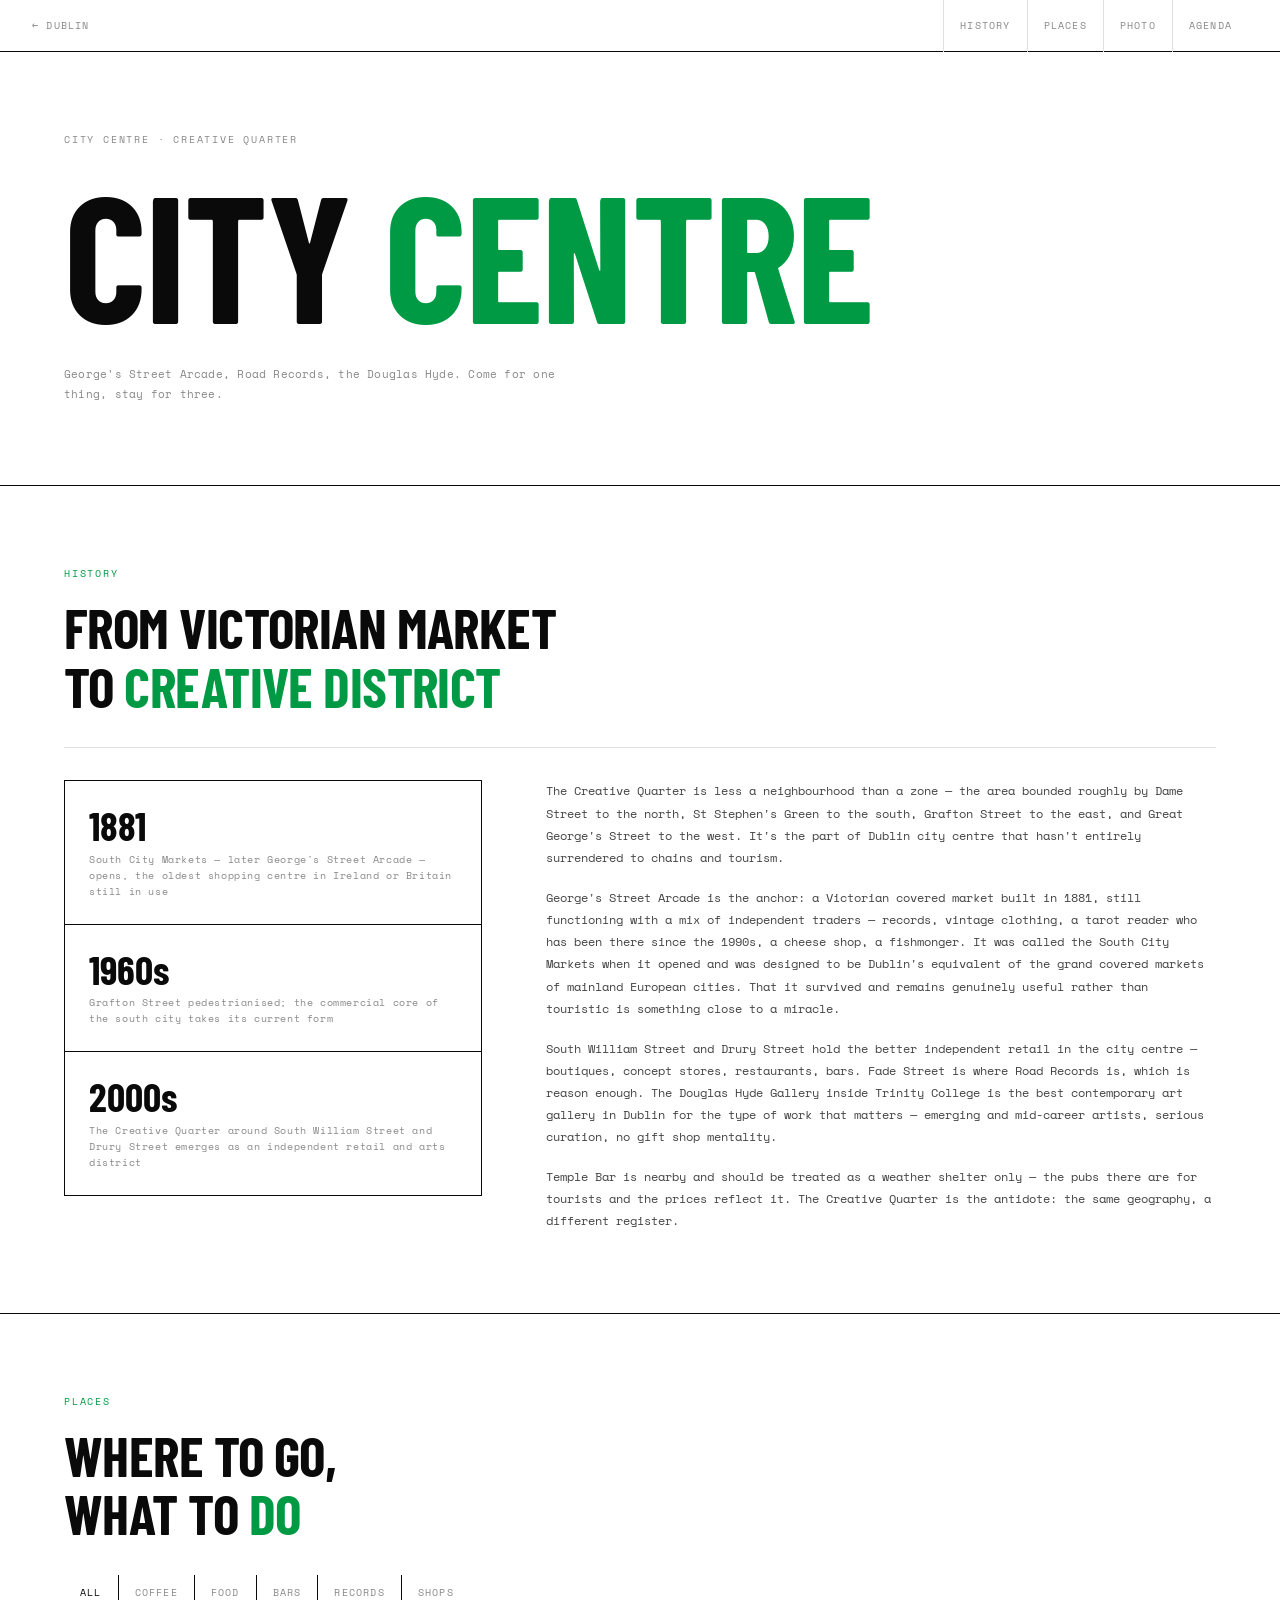
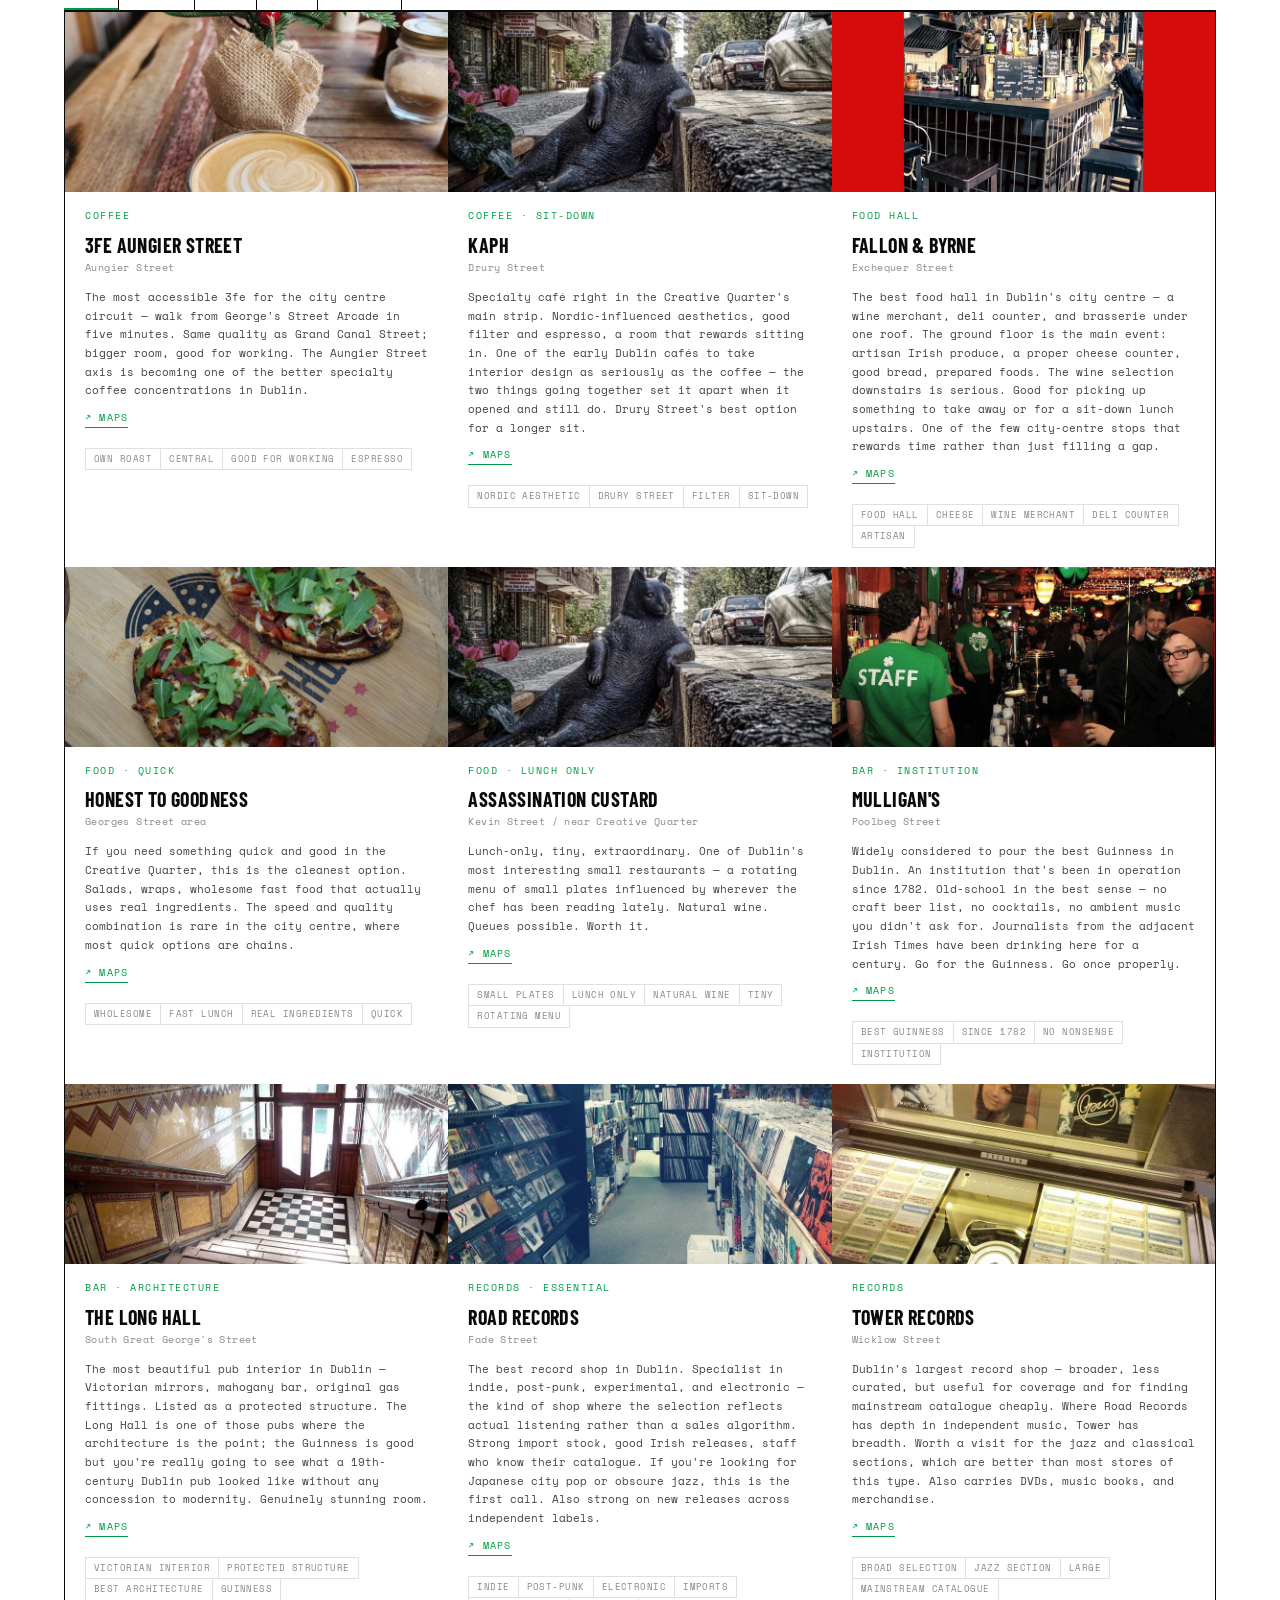
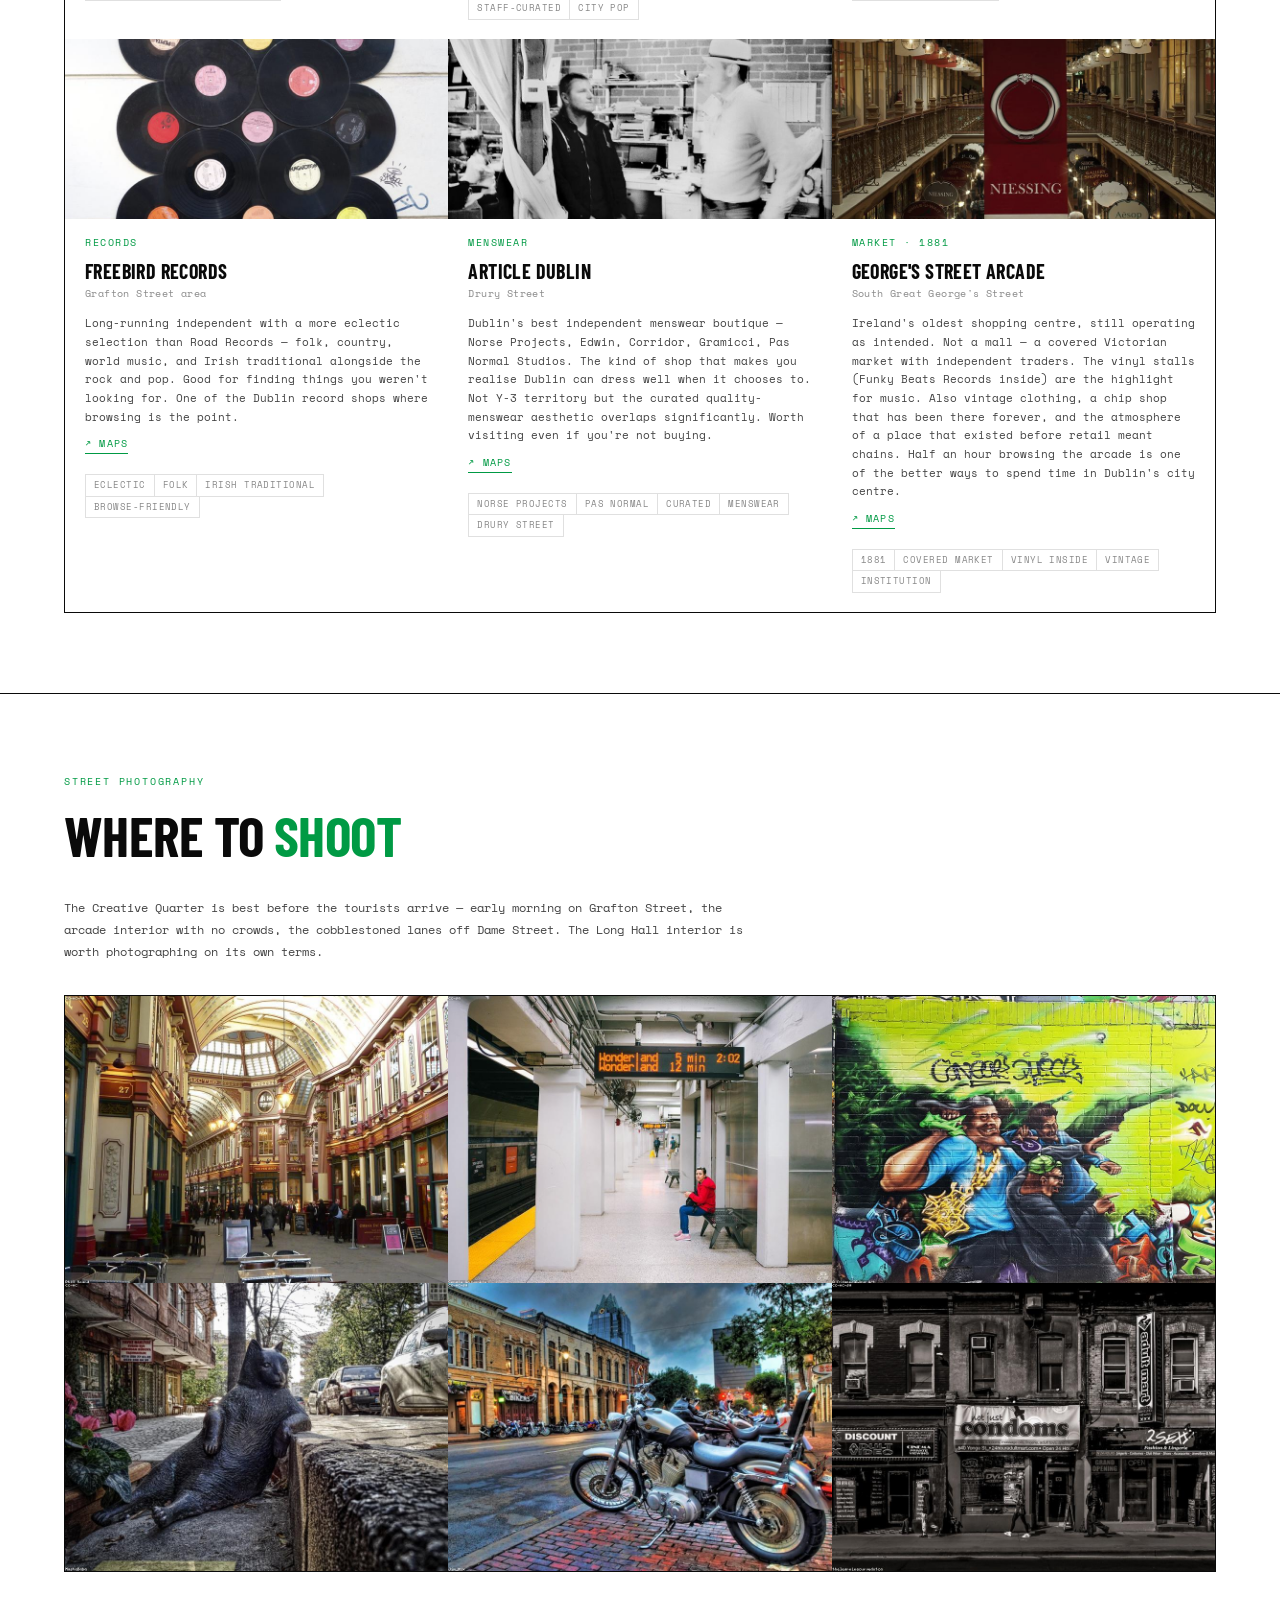
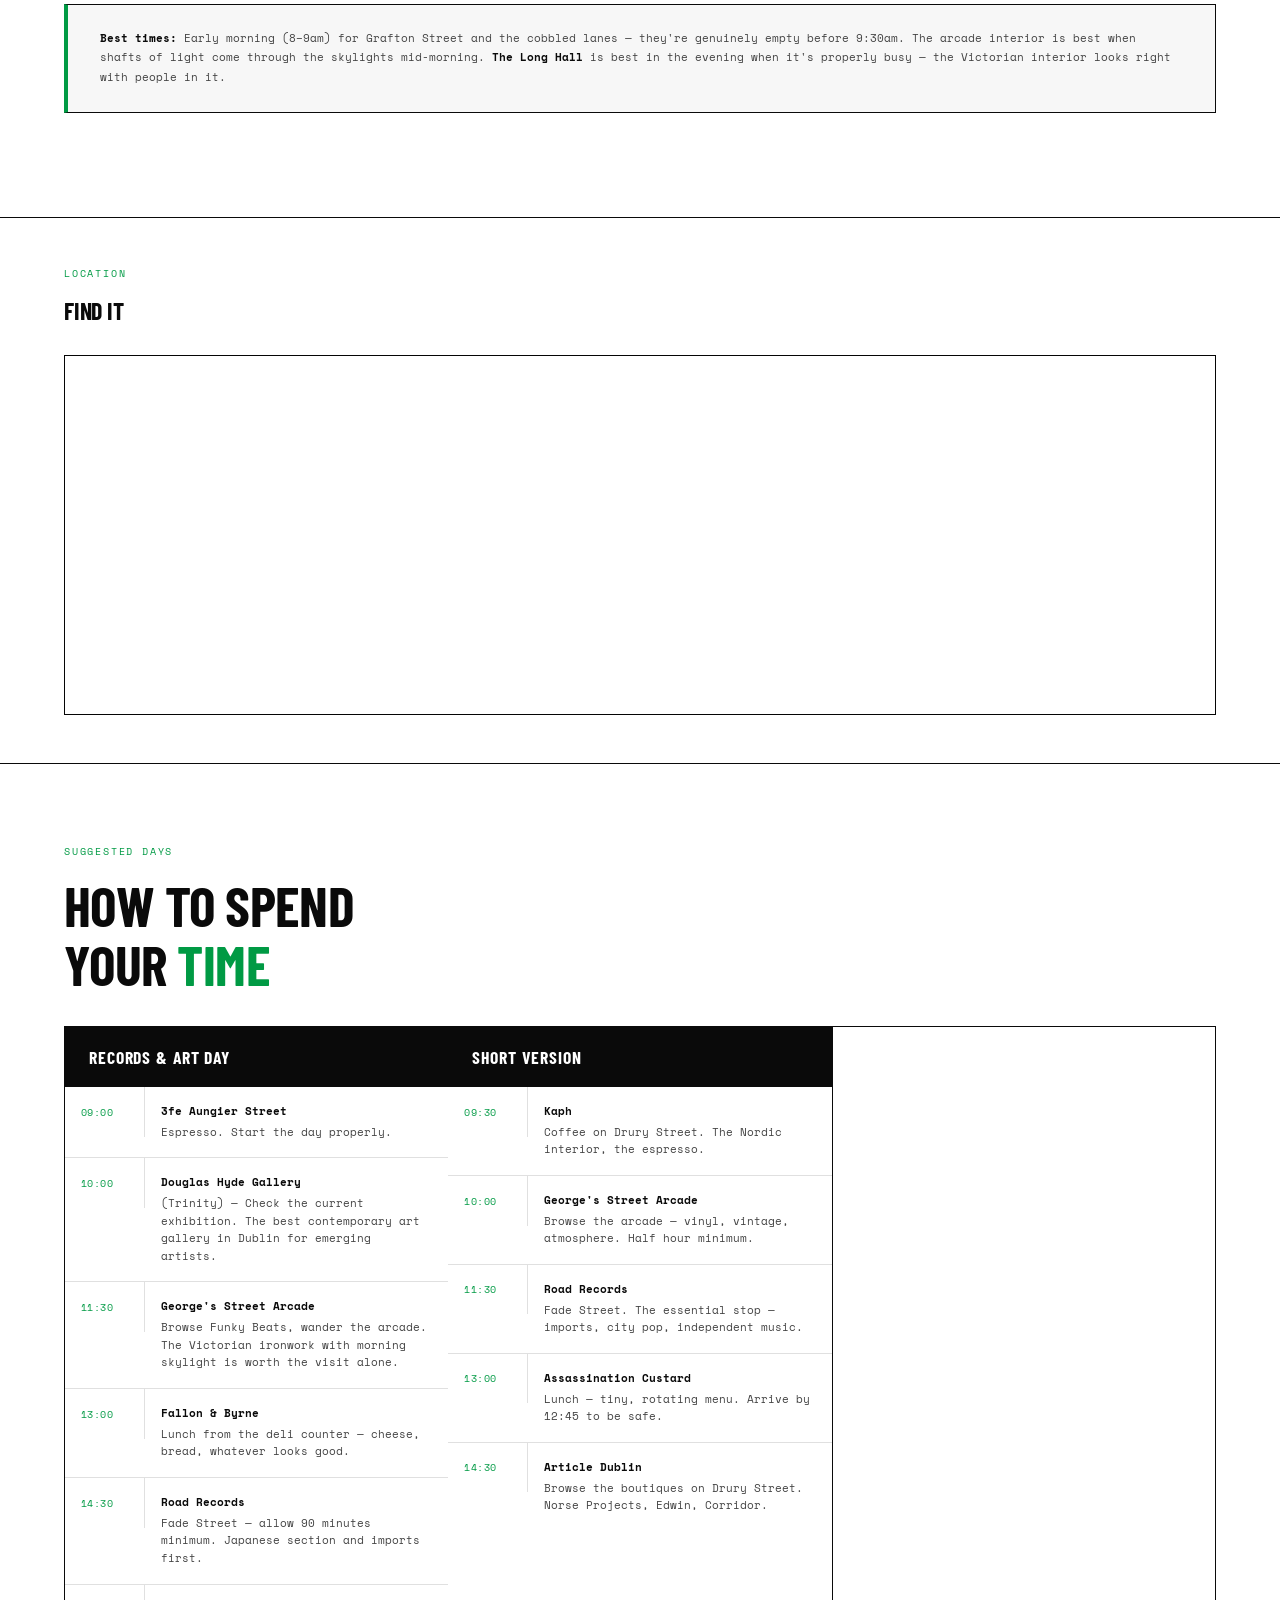
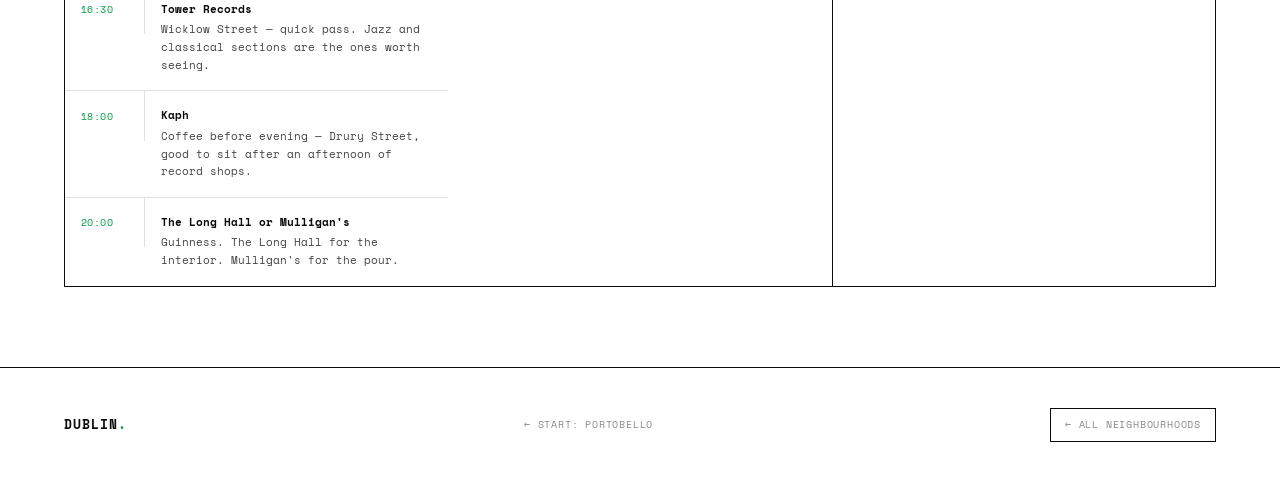
==== city-centre.html @ b0ff6866 "Add Dublin guide: 5 neighbourhoods, specialty coffee, records, bars, street photography" ====
<!DOCTYPE html>
<html lang="en">
<head>
  <meta charset="UTF-8" />
  <meta name="viewport" content="width=device-width, initial-scale=1.0" />
  <title>Creative Quarter — Dublin Guide</title>
  <meta name="description" content="The complete guide to Dublin's Creative Quarter: Road Records, George's Street Arcade, The Long Hall, Mulligan's, and the best record shops in Ireland." />
  <link rel="preconnect" href="https://fonts.googleapis.com">
  <link rel="preconnect" href="https://fonts.gstatic.com" crossorigin>
  <link href="https://fonts.googleapis.com/css2?family=Space+Mono:wght@400;700&family=Barlow+Condensed:wght@700&display=swap" rel="stylesheet">
  <link rel="stylesheet" href="./style.css" />
</head>
<body>

<nav>
  <a href="./index.html" class="nav-back">← Dublin</a>
  <ul class="nav-links">
    <li><a href="#history">History</a></li>
    <li><a href="#places">Places</a></li>
    <li><a href="#photo">Photo</a></li>
    <li><a href="#agenda">Agenda</a></li>
  </ul>
</nav>

<div class="hero hero-city-centre">
  <div class="hero-bg"></div>
  <div class="hero-content">
    <div class="hero-overline">City Centre · Creative Quarter</div>
    <h1>City <em>Centre</em></h1>
    <p class="hero-tagline">George's Street Arcade, Road Records, the Douglas Hyde. Come for one thing, stay for three.</p>
  </div>
</div>

<!-- HISTORY -->
<div class="section" id="history">
  <div class="section-label">History</div>
  <h2 class="section-title">From Victorian market<br>to <em>creative district</em></h2>

  <div class="history-block">
    <div class="history-stats">
      <div class="stat">
        <div class="stat-number">1881</div>
        <div class="stat-label">South City Markets — later George's Street Arcade — opens, the oldest shopping centre in Ireland or Britain still in use</div>
      </div>
      <div class="stat">
        <div class="stat-number">1960s</div>
        <div class="stat-label">Grafton Street pedestrianised; the commercial core of the south city takes its current form</div>
      </div>
      <div class="stat">
        <div class="stat-number">2000s</div>
        <div class="stat-label">The Creative Quarter around South William Street and Drury Street emerges as an independent retail and arts district</div>
      </div>
    </div>
    <div class="section-body">
      <p>The Creative Quarter is less a neighbourhood than a zone — the area bounded roughly by Dame Street to the north, St Stephen's Green to the south, Grafton Street to the east, and Great George's Street to the west. It's the part of Dublin city centre that hasn't entirely surrendered to chains and tourism.</p>
      <p>George's Street Arcade is the anchor: a Victorian covered market built in 1881, still functioning with a mix of independent traders — records, vintage clothing, a tarot reader who has been there since the 1990s, a cheese shop, a fishmonger. It was called the South City Markets when it opened and was designed to be Dublin's equivalent of the grand covered markets of mainland European cities. That it survived and remains genuinely useful rather than touristic is something close to a miracle.</p>
      <p>South William Street and Drury Street hold the better independent retail in the city centre — boutiques, concept stores, restaurants, bars. Fade Street is where Road Records is, which is reason enough. The Douglas Hyde Gallery inside Trinity College is the best contemporary art gallery in Dublin for the type of work that matters — emerging and mid-career artists, serious curation, no gift shop mentality.</p>
      <p>Temple Bar is nearby and should be treated as a weather shelter only — the pubs there are for tourists and the prices reflect it. The Creative Quarter is the antidote: the same geography, a different register.</p>
    </div>
  </div>
</div>

<hr class="divider" />

<!-- PLACES -->
<div class="section" id="places">
  <div class="section-label">Places</div>
  <h2 class="section-title">Where to go,<br>what to <em>do</em></h2>

  <div class="filter-bar">
    <button class="filter-btn active" data-filter="all">All</button>
    <button class="filter-btn" data-filter="coffee">Coffee</button>
    <button class="filter-btn" data-filter="food">Food</button>
    <button class="filter-btn" data-filter="bars">Bars</button>
    <button class="filter-btn" data-filter="records">Records</button>
    <button class="filter-btn" data-filter="shops">Shops</button>
  </div>

  <div class="places-grid">

    <div class="place-card" data-category="coffee">
      <div class="place-img"><img src="./images/city-centre/3fe-aungier.jpg" alt="3fe Aungier Street"></div>
      <div class="place-category">Coffee</div>
      <div class="place-name">3fe Aungier Street</div>
      <div class="place-address">Aungier Street</div>
      <div class="place-desc">The most accessible 3fe for the city centre circuit — walk from George's Street Arcade in five minutes. Same quality as Grand Canal Street; bigger room, good for working. The Aungier Street axis is becoming one of the better specialty coffee concentrations in Dublin.</div>
      <a href="https://maps.apple.com/?q=3fe+Aungier+Street+Dublin" class="maps-link" target="_blank">↗ MAPS</a>
      <div class="place-tags">
        <span class="place-tag">own roast</span>
        <span class="place-tag">central</span>
        <span class="place-tag">good for working</span>
        <span class="place-tag">espresso</span>
      </div>
    </div>

    <div class="place-card" data-category="coffee">
      <div class="place-img"><img src="./images/city-centre/kaph-coffee.jpg" alt="Kaph"></div>
      <div class="place-category">Coffee · Sit-Down</div>
      <div class="place-name">Kaph</div>
      <div class="place-address">Drury Street</div>
      <div class="place-desc">Specialty café right in the Creative Quarter's main strip. Nordic-influenced aesthetics, good filter and espresso, a room that rewards sitting in. One of the early Dublin cafés to take interior design as seriously as the coffee — the two things going together set it apart when it opened and still do. Drury Street's best option for a longer sit.</div>
      <a href="https://maps.apple.com/?q=Kaph+Dublin" class="maps-link" target="_blank">↗ MAPS</a>
      <div class="place-tags">
        <span class="place-tag">nordic aesthetic</span>
        <span class="place-tag">drury street</span>
        <span class="place-tag">filter</span>
        <span class="place-tag">sit-down</span>
      </div>
    </div>

    <div class="place-card" data-category="food">
      <div class="place-img"><img src="./images/city-centre/fallon-and-byrne.jpg" alt="Fallon &amp; Byrne"></div>
      <div class="place-category">Food Hall</div>
      <div class="place-name">Fallon &amp; Byrne</div>
      <div class="place-address">Exchequer Street</div>
      <div class="place-desc">The best food hall in Dublin's city centre — a wine merchant, deli counter, and brasserie under one roof. The ground floor is the main event: artisan Irish produce, a proper cheese counter, good bread, prepared foods. The wine selection downstairs is serious. Good for picking up something to take away or for a sit-down lunch upstairs. One of the few city-centre stops that rewards time rather than just filling a gap.</div>
      <a href="https://maps.apple.com/?q=Fallon+and+Byrne+Dublin" class="maps-link" target="_blank">↗ MAPS</a>
      <div class="place-tags">
        <span class="place-tag">food hall</span>
        <span class="place-tag">cheese</span>
        <span class="place-tag">wine merchant</span>
        <span class="place-tag">deli counter</span>
        <span class="place-tag">artisan</span>
      </div>
    </div>

    <div class="place-card" data-category="food">
      <div class="place-img"><img src="./images/city-centre/honest-to-goodness.jpg" alt="Honest to Goodness"></div>
      <div class="place-category">Food · Quick</div>
      <div class="place-name">Honest to Goodness</div>
      <div class="place-address">Georges Street area</div>
      <div class="place-desc">If you need something quick and good in the Creative Quarter, this is the cleanest option. Salads, wraps, wholesome fast food that actually uses real ingredients. The speed and quality combination is rare in the city centre, where most quick options are chains.</div>
      <a href="https://maps.apple.com/?q=Honest+to+Goodness+Dublin" class="maps-link" target="_blank">↗ MAPS</a>
      <div class="place-tags">
        <span class="place-tag">wholesome</span>
        <span class="place-tag">fast lunch</span>
        <span class="place-tag">real ingredients</span>
        <span class="place-tag">quick</span>
      </div>
    </div>

    <div class="place-card" data-category="food">
      <div class="place-img"><img src="./images/city-centre/assassination-custard.jpg" alt="Assassination Custard"></div>
      <div class="place-category">Food · Lunch Only</div>
      <div class="place-name">Assassination Custard</div>
      <div class="place-address">Kevin Street / near Creative Quarter</div>
      <div class="place-desc">Lunch-only, tiny, extraordinary. One of Dublin's most interesting small restaurants — a rotating menu of small plates influenced by wherever the chef has been reading lately. Natural wine. Queues possible. Worth it.</div>
      <a href="https://maps.apple.com/?q=Assassination+Custard+Dublin" class="maps-link" target="_blank">↗ MAPS</a>
      <div class="place-tags">
        <span class="place-tag">small plates</span>
        <span class="place-tag">lunch only</span>
        <span class="place-tag">natural wine</span>
        <span class="place-tag">tiny</span>
        <span class="place-tag">rotating menu</span>
      </div>
    </div>

    <div class="place-card" data-category="bars">
      <div class="place-img"><img src="./images/city-centre/mulligans.jpg" alt="Mulligan's"></div>
      <div class="place-category">Bar · Institution</div>
      <div class="place-name">Mulligan's</div>
      <div class="place-address">Poolbeg Street</div>
      <div class="place-desc">Widely considered to pour the best Guinness in Dublin. An institution that's been in operation since 1782. Old-school in the best sense — no craft beer list, no cocktails, no ambient music you didn't ask for. Journalists from the adjacent Irish Times have been drinking here for a century. Go for the Guinness. Go once properly.</div>
      <a href="https://maps.apple.com/?q=Mulligans+Poolbeg+Street+Dublin" class="maps-link" target="_blank">↗ MAPS</a>
      <div class="place-tags">
        <span class="place-tag">best guinness</span>
        <span class="place-tag">since 1782</span>
        <span class="place-tag">no nonsense</span>
        <span class="place-tag">institution</span>
      </div>
    </div>

    <div class="place-card" data-category="bars">
      <div class="place-img"><img src="./images/city-centre/long-hall.jpg" alt="The Long Hall"></div>
      <div class="place-category">Bar · Architecture</div>
      <div class="place-name">The Long Hall</div>
      <div class="place-address">South Great George's Street</div>
      <div class="place-desc">The most beautiful pub interior in Dublin — Victorian mirrors, mahogany bar, original gas fittings. Listed as a protected structure. The Long Hall is one of those pubs where the architecture is the point; the Guinness is good but you're really going to see what a 19th-century Dublin pub looked like without any concession to modernity. Genuinely stunning room.</div>
      <a href="https://maps.apple.com/?q=The+Long+Hall+Dublin" class="maps-link" target="_blank">↗ MAPS</a>
      <div class="place-tags">
        <span class="place-tag">victorian interior</span>
        <span class="place-tag">protected structure</span>
        <span class="place-tag">best architecture</span>
        <span class="place-tag">guinness</span>
      </div>
    </div>

    <div class="place-card" data-category="records">
      <div class="place-img"><img src="./images/city-centre/road-records.jpg" alt="Road Records"></div>
      <div class="place-category">Records · Essential</div>
      <div class="place-name">Road Records</div>
      <div class="place-address">Fade Street</div>
      <div class="place-desc">The best record shop in Dublin. Specialist in indie, post-punk, experimental, and electronic — the kind of shop where the selection reflects actual listening rather than a sales algorithm. Strong import stock, good Irish releases, staff who know their catalogue. If you're looking for Japanese city pop or obscure jazz, this is the first call. Also strong on new releases across independent labels.</div>
      <a href="https://maps.apple.com/?q=Road+Records+Dublin" class="maps-link" target="_blank">↗ MAPS</a>
      <div class="place-tags">
        <span class="place-tag">indie</span>
        <span class="place-tag">post-punk</span>
        <span class="place-tag">electronic</span>
        <span class="place-tag">imports</span>
        <span class="place-tag">staff-curated</span>
        <span class="place-tag">city pop</span>
      </div>
    </div>

    <div class="place-card" data-category="records">
      <div class="place-img"><img src="./images/city-centre/tower-records.jpg" alt="Tower Records"></div>
      <div class="place-category">Records</div>
      <div class="place-name">Tower Records</div>
      <div class="place-address">Wicklow Street</div>
      <div class="place-desc">Dublin's largest record shop — broader, less curated, but useful for coverage and for finding mainstream catalogue cheaply. Where Road Records has depth in independent music, Tower has breadth. Worth a visit for the jazz and classical sections, which are better than most stores of this type. Also carries DVDs, music books, and merchandise.</div>
      <a href="https://maps.apple.com/?q=Tower+Records+Dublin" class="maps-link" target="_blank">↗ MAPS</a>
      <div class="place-tags">
        <span class="place-tag">broad selection</span>
        <span class="place-tag">jazz section</span>
        <span class="place-tag">large</span>
        <span class="place-tag">mainstream catalogue</span>
      </div>
    </div>

    <div class="place-card" data-category="records">
      <div class="place-img"><img src="./images/city-centre/freebird-records.jpg" alt="Freebird Records"></div>
      <div class="place-category">Records</div>
      <div class="place-name">Freebird Records</div>
      <div class="place-address">Grafton Street area</div>
      <div class="place-desc">Long-running independent with a more eclectic selection than Road Records — folk, country, world music, and Irish traditional alongside the rock and pop. Good for finding things you weren't looking for. One of the Dublin record shops where browsing is the point.</div>
      <a href="https://maps.apple.com/?q=Freebird+Records+Dublin" class="maps-link" target="_blank">↗ MAPS</a>
      <div class="place-tags">
        <span class="place-tag">eclectic</span>
        <span class="place-tag">folk</span>
        <span class="place-tag">irish traditional</span>
        <span class="place-tag">browse-friendly</span>
      </div>
    </div>

    <div class="place-card" data-category="shops">
      <div class="place-img"><img src="./images/city-centre/article-dublin.jpg" alt="Article Dublin"></div>
      <div class="place-category">Menswear</div>
      <div class="place-name">Article Dublin</div>
      <div class="place-address">Drury Street</div>
      <div class="place-desc">Dublin's best independent menswear boutique — Norse Projects, Edwin, Corridor, Gramicci, Pas Normal Studios. The kind of shop that makes you realise Dublin can dress well when it chooses to. Not Y-3 territory but the curated quality-menswear aesthetic overlaps significantly. Worth visiting even if you're not buying.</div>
      <a href="https://maps.apple.com/?q=Article+Dublin+Drury+Street" class="maps-link" target="_blank">↗ MAPS</a>
      <div class="place-tags">
        <span class="place-tag">norse projects</span>
        <span class="place-tag">pas normal</span>
        <span class="place-tag">curated</span>
        <span class="place-tag">menswear</span>
        <span class="place-tag">drury street</span>
      </div>
    </div>

    <div class="place-card" data-category="shops">
      <div class="place-img"><img src="./images/city-centre/georges-street-arcade.jpg" alt="George's Street Arcade"></div>
      <div class="place-category">Market · 1881</div>
      <div class="place-name">George's Street Arcade</div>
      <div class="place-address">South Great George's Street</div>
      <div class="place-desc">Ireland's oldest shopping centre, still operating as intended. Not a mall — a covered Victorian market with independent traders. The vinyl stalls (Funky Beats Records inside) are the highlight for music. Also vintage clothing, a chip shop that has been there forever, and the atmosphere of a place that existed before retail meant chains. Half an hour browsing the arcade is one of the better ways to spend time in Dublin's city centre.</div>
      <a href="https://maps.apple.com/?q=Georges+Street+Arcade+Dublin" class="maps-link" target="_blank">↗ MAPS</a>
      <div class="place-tags">
        <span class="place-tag">1881</span>
        <span class="place-tag">covered market</span>
        <span class="place-tag">vinyl inside</span>
        <span class="place-tag">vintage</span>
        <span class="place-tag">institution</span>
      </div>
    </div>

  </div>
</div>

<hr class="divider" />

<!-- PHOTO SPOTS -->
<div class="section" id="photo">
  <div class="section-label">Street Photography</div>
  <h2 class="section-title">Where to <em>shoot</em></h2>
  <div class="section-body">
    <p>The Creative Quarter is best before the tourists arrive — early morning on Grafton Street, the arcade interior with no crowds, the cobblestoned lanes off Dame Street. The Long Hall interior is worth photographing on its own terms.</p>
  </div>

  <div class="photo-grid">
    <div class="photo-spot">
      <img src="./images/city-centre/photo-arcade-interior.jpg" alt="George's Street Arcade Interior">
      <div class="photo-spot-overlay">George's Street Arcade Interior</div>
    </div>
    <div class="photo-spot">
      <img src="./images/city-centre/photo-grafton-dawn.jpg" alt="Grafton Street at Dawn">
      <div class="photo-spot-overlay">Grafton Street at Dawn</div>
    </div>
    <div class="photo-spot">
      <img src="./images/city-centre/photo-fade-street.jpg" alt="Fade Street Murals">
      <div class="photo-spot-overlay">Fade Street — Alley and Murals</div>
    </div>
    <div class="photo-spot">
      <img src="./images/city-centre/photo-long-hall.jpg" alt="The Long Hall Interior">
      <div class="photo-spot-overlay">The Long Hall Interior</div>
    </div>
    <div class="photo-spot">
      <img src="./images/city-centre/photo-temple-bar-morning.jpg" alt="Temple Bar Area at Morning">
      <div class="photo-spot-overlay">Temple Bar Area — Morning, Empty</div>
    </div>
    <div class="photo-spot">
      <img src="./images/city-centre/photo-drury-street.jpg" alt="Drury Street Shopfronts">
      <div class="photo-spot-overlay">Drury Street Shopfronts</div>
    </div>
  </div>

  <div style="margin-top: 2rem;" class="intro-card">
    <p><strong>Best times:</strong> Early morning (8–9am) for Grafton Street and the cobbled lanes — they're genuinely empty before 9:30am. The arcade interior is best when shafts of light come through the skylights mid-morning. <strong>The Long Hall</strong> is best in the evening when it's properly busy — the Victorian interior looks right with people in it.</p>
  </div>
</div>

<hr class="divider" />

<!-- MAP -->
<div class="section-sm">
  <div class="section-label">Location</div>
  <h2 class="section-title" style="font-size: 1.5rem; font-family: 'Barlow Condensed', sans-serif;">Find it</h2>
  <div class="map-embed">
    <iframe
      src="https://maps.google.com/maps?q=Creative+Quarter,+Dublin+2,+Ireland&output=embed&z=15"
      allowfullscreen
      loading="lazy"
      referrerpolicy="no-referrer-when-downgrade">
    </iframe>
  </div>
</div>

<hr class="divider" />

<!-- AGENDA -->
<div class="section" id="agenda">
  <div class="section-label">Suggested Days</div>
  <h2 class="section-title">How to spend<br>your <em>time</em></h2>

  <div class="agenda-grid">

    <div class="agenda-card">
      <div class="agenda-header">Records &amp; Art Day</div>
      <div class="agenda-items">
        <div class="agenda-item">
          <div class="agenda-time">09:00</div>
          <div class="agenda-activity"><strong>3fe Aungier Street</strong>Espresso. Start the day properly.</div>
        </div>
        <div class="agenda-item">
          <div class="agenda-time">10:00</div>
          <div class="agenda-activity"><strong>Douglas Hyde Gallery</strong>(Trinity) — Check the current exhibition. The best contemporary art gallery in Dublin for emerging artists.</div>
        </div>
        <div class="agenda-item">
          <div class="agenda-time">11:30</div>
          <div class="agenda-activity"><strong>George's Street Arcade</strong>Browse Funky Beats, wander the arcade. The Victorian ironwork with morning skylight is worth the visit alone.</div>
        </div>
        <div class="agenda-item">
          <div class="agenda-time">13:00</div>
          <div class="agenda-activity"><strong>Fallon &amp; Byrne</strong>Lunch from the deli counter — cheese, bread, whatever looks good.</div>
        </div>
        <div class="agenda-item">
          <div class="agenda-time">14:30</div>
          <div class="agenda-activity"><strong>Road Records</strong>Fade Street — allow 90 minutes minimum. Japanese section and imports first.</div>
        </div>
        <div class="agenda-item">
          <div class="agenda-time">16:30</div>
          <div class="agenda-activity"><strong>Tower Records</strong>Wicklow Street — quick pass. Jazz and classical sections are the ones worth seeing.</div>
        </div>
        <div class="agenda-item">
          <div class="agenda-time">18:00</div>
          <div class="agenda-activity"><strong>Kaph</strong>Coffee before evening — Drury Street, good to sit after an afternoon of record shops.</div>
        </div>
        <div class="agenda-item">
          <div class="agenda-time">20:00</div>
          <div class="agenda-activity"><strong>The Long Hall or Mulligan's</strong>Guinness. The Long Hall for the interior. Mulligan's for the pour.</div>
        </div>
      </div>
    </div>

    <div class="agenda-card">
      <div class="agenda-header">Short Version</div>
      <div class="agenda-items">
        <div class="agenda-item">
          <div class="agenda-time">09:30</div>
          <div class="agenda-activity"><strong>Kaph</strong>Coffee on Drury Street. The Nordic interior, the espresso.</div>
        </div>
        <div class="agenda-item">
          <div class="agenda-time">10:00</div>
          <div class="agenda-activity"><strong>George's Street Arcade</strong>Browse the arcade — vinyl, vintage, atmosphere. Half hour minimum.</div>
        </div>
        <div class="agenda-item">
          <div class="agenda-time">11:30</div>
          <div class="agenda-activity"><strong>Road Records</strong>Fade Street. The essential stop — imports, city pop, independent music.</div>
        </div>
        <div class="agenda-item">
          <div class="agenda-time">13:00</div>
          <div class="agenda-activity"><strong>Assassination Custard</strong>Lunch — tiny, rotating menu. Arrive by 12:45 to be safe.</div>
        </div>
        <div class="agenda-item">
          <div class="agenda-time">14:30</div>
          <div class="agenda-activity"><strong>Article Dublin</strong>Browse the boutiques on Drury Street. Norse Projects, Edwin, Corridor.</div>
        </div>
      </div>
    </div>

  </div>
</div>

<footer>
  <div class="footer-logo">Dublin<span>.</span></div>
  <div style="display:flex; gap:1rem; flex-wrap:wrap;">
    <a href="./portobello.html" style="font-family:'Space Mono',monospace;font-size:10px;color:var(--text-muted);letter-spacing:0.08em;text-transform:uppercase;">← Start: Portobello</a>
  </div>
  <ul class="footer-links">
    <li><a href="./index.html">← All Neighbourhoods</a></li>
  </ul>
</footer>

<button class="back-to-top" aria-label="Back to top">↑</button>
<script src="./script.js"></script>
</body>
</html>
---- style.css ----
@import url('https://fonts.googleapis.com/css2?family=Space+Mono:ital,wght@0,400;0,700;1,400&family=Barlow+Condensed:wght@700&display=swap');

*, *::before, *::after { box-sizing: border-box; margin: 0; padding: 0; }

:root {
  --bg: #ffffff;
  --text: #0a0a0a;
  --text-dim: #444444;
  --text-muted: #888888;
  --accent: #009A44;
  --border: #0a0a0a;
  --border-light: #e0e0e0;
  --nav-h: 52px;
}

html { scroll-behavior: smooth; }

body {
  background: var(--bg);
  color: var(--text);
  font-family: 'Space Mono', monospace;
  font-size: 13px;
  line-height: 1.6;
  -webkit-font-smoothing: antialiased;
}

a { color: var(--text); text-decoration: none; transition: color 0.15s; }
a:hover { color: var(--accent); }
img { display: block; max-width: 100%; }

/* ── NAV ── */
nav {
  position: fixed;
  top: 0;
  left: 0;
  right: 0;
  z-index: 100;
  height: var(--nav-h);
  display: flex;
  align-items: center;
  padding: 0 2rem;
  background: #ffffff;
  border-bottom: 1px solid var(--border);
}
nav.scrolled { background: #ffffff; }

.nav-logo {
  font-family: 'Space Mono', monospace;
  font-size: 13px;
  font-weight: 700;
  color: var(--text);
  letter-spacing: 0.08em;
  text-transform: uppercase;
  flex-shrink: 0;
}
.nav-logo span { color: var(--accent); }

.nav-links {
  display: flex;
  gap: 0;
  margin-left: auto;
  list-style: none;
}
.nav-links a {
  font-family: 'Space Mono', monospace;
  font-size: 10px;
  letter-spacing: 0.12em;
  text-transform: uppercase;
  color: var(--text-muted);
  padding: 0 1rem;
  border-left: 1px solid var(--border-light);
  display: block;
  line-height: var(--nav-h);
  transition: color 0.15s;
}
.nav-links a:hover,
.nav-links a.active { color: var(--text); }

.nav-back {
  font-family: 'Space Mono', monospace;
  font-size: 10px;
  letter-spacing: 0.12em;
  text-transform: uppercase;
  color: var(--text-muted);
  transition: color 0.15s;
}
.nav-back:hover { color: var(--accent); }

/* ── HERO ── */
.hero {
  padding: calc(var(--nav-h) + 5rem) 4rem 5rem;
  border-bottom: 1px solid var(--border);
  position: relative;
  overflow: hidden;
}
.hero-bg,
.hero-scroll,
.hero-scroll-line { display: none; }
.hero-content { position: static; max-width: none; }

.hero-overline {
  font-family: 'Space Mono', monospace;
  font-size: 10px;
  letter-spacing: 0.18em;
  text-transform: uppercase;
  color: var(--text-muted);
  margin-bottom: 1.5rem;
}
.hero-overline::before { display: none; }

.hero h1 {
  font-family: 'Barlow Condensed', sans-serif;
  font-size: clamp(4.5rem, 14vw, 13rem);
  font-weight: 700;
  line-height: 0.9;
  letter-spacing: -0.01em;
  text-transform: uppercase;
  color: var(--text);
  margin-bottom: 2rem;
}
.hero h1 em {
  font-style: normal !important;
  color: var(--accent);
}

.hero-tagline {
  font-family: 'Space Mono', monospace;
  font-size: 11px;
  color: var(--text-muted);
  max-width: 540px;
  line-height: 1.8;
  letter-spacing: 0.02em;
  font-style: normal;
}

/* ── SECTIONS ── */
.section { padding: 5rem 4rem; max-width: 1280px; margin: 0 auto; }
.section-sm { padding: 3rem 4rem; max-width: 1280px; margin: 0 auto; }
.full-width-section { padding: 5rem 4rem; }

.section-label {
  font-family: 'Space Mono', monospace;
  font-size: 10px;
  letter-spacing: 0.18em;
  text-transform: uppercase;
  color: var(--accent);
  margin-bottom: 1rem;
}
.section-label::before { display: none; }

.section-title {
  font-family: 'Barlow Condensed', sans-serif;
  font-size: clamp(2rem, 5vw, 3.5rem);
  font-weight: 700;
  letter-spacing: -0.01em;
  line-height: 1.05;
  text-transform: uppercase;
  margin-bottom: 2rem;
  color: var(--text);
}
.section-title em {
  font-style: normal;
  color: var(--accent);
}

.section-body {
  font-family: 'Space Mono', monospace;
  font-size: 12px;
  line-height: 1.85;
  color: var(--text-dim);
  max-width: 680px;
}
.section-body p { font-family: 'Space Mono', monospace; font-size: 12px; line-height: 1.85; color: var(--text-dim); }
.section-body p + p { margin-top: 1.1rem; }

/* ── DIVIDER ── */
.divider {
  border: none;
  border-top: 1px solid var(--border);
  margin: 0;
}

/* ── HISTORY BLOCK ── */
.history-block {
  display: grid;
  grid-template-columns: 1fr 1.6fr;
  gap: 4rem;
  align-items: start;
  padding-top: 2rem;
  border-top: 1px solid var(--border-light);
}
.history-stats {
  display: flex;
  flex-direction: column;
  gap: 0;
}
.stat {
  padding: 1.5rem;
  border: 1px solid var(--border);
  margin-bottom: -1px;
}
.stat-number {
  font-family: 'Barlow Condensed', sans-serif;
  font-size: 2.5rem;
  font-weight: 700;
  color: var(--text);
  line-height: 1;
  margin-bottom: 0.4rem;
}
.stat-label {
  font-family: 'Space Mono', monospace;
  font-size: 10px;
  letter-spacing: 0.06em;
  color: var(--text-muted);
}

/* ── FILTER BAR ── */
.filter-bar {
  display: flex;
  gap: 0;
  border-bottom: 1px solid var(--border);
  margin-bottom: 0;
  padding: 0;
  flex-wrap: wrap;
}
.filter-btn {
  padding: 10px 16px;
  background: none;
  border: none;
  border-right: 1px solid var(--border);
  font-family: 'Space Mono', monospace;
  font-size: 10px;
  letter-spacing: 0.12em;
  text-transform: uppercase;
  cursor: pointer;
  color: var(--text-muted);
  transition: color 0.15s;
  position: relative;
}
.filter-btn:hover { color: var(--text); }
.filter-btn.active {
  color: var(--text);
  box-shadow: inset 0 -2px 0 var(--accent);
}
.filter-btn:last-child { border-right: none; }

/* ── PLACES GRID ── */
.places-grid {
  display: grid;
  grid-template-columns: repeat(auto-fill, minmax(320px, 1fr));
  gap: 0;
  border: 1px solid var(--border);
}
.place-card {
  background: #ffffff;
  border-right: 1px solid var(--border);
  border-bottom: 1px solid var(--border);
  margin: 0 -1px -1px 0;
  padding: 20px;
  position: relative;
  overflow: hidden;
  transition: background 0.15s;
}
.place-card::before {
  content: '';
  position: absolute;
  top: 0;
  left: 0;
  width: 4px;
  height: 0;
  background: var(--accent);
  transition: height 0.2s;
}
.place-card:hover::before { height: 100%; }
.place-card:hover { background: #fafafa; }
.place-card.hidden { display: none; }

.place-img {
  width: calc(100% + 40px);
  margin: -20px -20px 16px -20px;
  height: 180px;
  overflow: hidden;
  background: #f0f0f0;
}
.place-img img {
  width: 100%;
  height: 100%;
  object-fit: cover;
  display: block;
  filter: grayscale(20%);
  transition: filter 0.2s;
}
.place-card:hover .place-img img {
  filter: grayscale(0%);
}

.place-category {
  font-family: 'Space Mono', monospace;
  font-size: 10px;
  letter-spacing: 0.15em;
  text-transform: uppercase;
  color: var(--accent);
  margin-bottom: 0.6rem;
}
.place-name {
  font-family: 'Barlow Condensed', sans-serif;
  font-size: 20px;
  font-weight: 700;
  text-transform: uppercase;
  margin-bottom: 0.25rem;
  line-height: 1.1;
  color: var(--text);
  letter-spacing: 0.02em;
}
.place-address {
  font-family: 'Space Mono', monospace;
  font-size: 10px;
  color: var(--text-muted);
  margin-bottom: 0.75rem;
  letter-spacing: 0.04em;
}
.place-desc {
  font-family: 'Space Mono', monospace;
  font-size: 11px;
  color: var(--text-dim);
  line-height: 1.7;
  margin-bottom: 0;
}
.maps-link {
  display: inline-block;
  font-family: 'Space Mono', monospace;
  font-size: 10px;
  letter-spacing: 0.12em;
  text-transform: uppercase;
  color: var(--accent);
  text-decoration: none;
  border-bottom: 1px solid var(--accent);
  padding-bottom: 1px;
  margin-top: 10px;
  margin-bottom: 12px;
}
.maps-link:hover { opacity: 0.7; color: var(--accent); }

.place-tags {
  display: flex;
  flex-wrap: wrap;
  gap: 0;
  margin-top: 8px;
}
.place-tag {
  font-family: 'Space Mono', monospace;
  font-size: 9px;
  padding: 3px 8px;
  border: 1px solid var(--border-light);
  color: var(--text-muted);
  letter-spacing: 0.05em;
  margin-right: -1px;
  margin-bottom: -1px;
  text-transform: uppercase;
}

/* ── NEIGHBOURHOOD RANKING ── */
.neighbourhood-ranking {
  border: 1px solid var(--border);
  margin: 2.5rem 0;
}
.ranking-header {
  display: grid;
  grid-template-columns: 4rem 1fr 9rem 1fr;
  background: var(--text);
  color: #ffffff;
  border-bottom: 1px solid var(--border);
}
.ranking-header > div {
  padding: 10px 16px;
  font-family: 'Space Mono', monospace;
  font-size: 10px;
  letter-spacing: 0.15em;
  text-transform: uppercase;
  border-right: 1px solid #333;
}
.ranking-header > div:last-child { border-right: none; }

.ranking-row {
  display: grid;
  grid-template-columns: 4rem 1fr 9rem 1fr;
  border-bottom: 1px solid var(--border-light);
}
.ranking-row:last-child { border-bottom: none; }
.ranking-row > div {
  padding: 14px 16px;
  font-family: 'Space Mono', monospace;
  font-size: 11px;
  border-right: 1px solid var(--border-light);
  line-height: 1.5;
  color: var(--text-dim);
}
.ranking-row > div:last-child { border-right: none; }

.ranking-rank {
  font-family: 'Barlow Condensed', sans-serif !important;
  font-size: 22px !important;
  font-weight: 700;
  color: var(--text-muted) !important;
  display: flex;
  align-items: center;
}
.ranking-name {
  font-family: 'Barlow Condensed', sans-serif !important;
  font-size: 15px !important;
  font-weight: 700;
  text-transform: uppercase;
  letter-spacing: 0.02em;
  color: var(--text) !important;
  display: flex;
  align-items: center;
}
.priority-essential {
  color: var(--accent) !important;
  font-weight: 700;
  letter-spacing: 0.1em;
  font-size: 10px !important;
  text-transform: uppercase;
  display: flex;
  align-items: center;
}
.priority-high {
  color: var(--text) !important;
  font-weight: 700;
  letter-spacing: 0.1em;
  font-size: 10px !important;
  text-transform: uppercase;
  display: flex;
  align-items: center;
}
.priority-morning {
  color: var(--text-muted) !important;
  letter-spacing: 0.1em;
  font-size: 10px !important;
  text-transform: uppercase;
  display: flex;
  align-items: center;
}
.ranking-why {
  font-size: 10px !important;
  display: flex;
  align-items: center;
}

/* ── NEIGHBOURHOOD CARDS (index) ── */
.neighborhoods-grid {
  display: grid;
  grid-template-columns: repeat(auto-fill, minmax(300px, 1fr));
  gap: 0;
  margin-top: 2rem;
  border: 1px solid var(--border);
}
.neighborhood-card {
  position: relative;
  border-right: 1px solid var(--border);
  border-bottom: 1px solid var(--border);
  margin: 0 -1px -1px 0;
  cursor: pointer;
  display: block;
  text-decoration: none;
  padding: 2rem;
  min-height: 220px;
  background: #fff;
  transition: background 0.15s;
}
.neighborhood-card:hover { background: #fafafa; color: var(--text); }
.neighborhood-card::before {
  content: '';
  position: absolute;
  top: 0;
  left: 0;
  width: 4px;
  height: 0;
  background: var(--accent);
  transition: height 0.2s;
}
.neighborhood-card:hover::before { height: 100%; }

.neighborhood-card-bg,
.neighborhood-card-overlay { display: none; }

.neighborhood-card-content {
  position: static;
  padding: 0;
  background: none;
}
.neighborhood-card-label {
  font-family: 'Space Mono', monospace;
  font-size: 10px;
  letter-spacing: 0.15em;
  text-transform: uppercase;
  color: var(--accent);
  margin-bottom: 0.5rem;
}
.neighborhood-card-name {
  font-family: 'Barlow Condensed', sans-serif;
  font-size: 2rem;
  font-weight: 700;
  text-transform: uppercase;
  color: var(--text);
  line-height: 1.05;
  margin-bottom: 0.75rem;
  letter-spacing: 0.01em;
}
.neighborhood-card-tagline {
  font-family: 'Space Mono', monospace;
  font-size: 11px;
  color: var(--text-dim);
  line-height: 1.65;
  max-height: none;
  overflow: visible;
  opacity: 1;
  transition: none;
}
.neighborhood-card:hover .neighborhood-card-tagline { max-height: none; opacity: 1; }
.neighborhood-card-arrow {
  position: absolute;
  top: 1.5rem;
  right: 1.5rem;
  font-size: 1.1rem;
  color: var(--text-muted);
  opacity: 1;
  transform: none;
  transition: color 0.15s;
}
.neighborhood-card:hover .neighborhood-card-arrow { color: var(--accent); transform: none; }

/* ── PHOTO GRID ── */
.photo-grid {
  display: grid;
  grid-template-columns: repeat(3, 1fr);
  gap: 0;
  margin-top: 2rem;
  border: 1px solid var(--border);
}
.photo-spot {
  aspect-ratio: 4/3;
  background: #f0f0f0;
  border-right: 1px solid var(--border);
  border-bottom: 1px solid var(--border);
  margin: 0 -1px -1px 0;
  position: relative;
  overflow: hidden;
}
.photo-spot img {
  width: 100%;
  height: 100%;
  object-fit: cover;
}
.photo-spot-overlay {
  position: absolute;
  bottom: 0;
  left: 0;
  right: 0;
  padding: 0.6rem 0.75rem;
  background: rgba(255,255,255,0.93);
  font-family: 'Space Mono', monospace;
  font-size: 10px;
  letter-spacing: 0.08em;
  text-transform: uppercase;
  color: var(--text);
  border-top: 1px solid var(--border);
  opacity: 0;
  transition: opacity 0.15s;
}
.photo-spot:hover .photo-spot-overlay { opacity: 1; }
.photo-spot-placeholder {
  width: 100%;
  height: 100%;
  display: flex;
  align-items: center;
  justify-content: center;
  font-size: 2rem;
  background: #f0f0f0;
  opacity: 0.5;
}

/* ── AGENDA ── */
.agenda-grid {
  display: grid;
  grid-template-columns: repeat(auto-fill, minmax(340px, 1fr));
  gap: 0;
  margin-top: 2rem;
  border: 1px solid var(--border);
}
.agenda-card {
  background: #fff;
  border-right: 1px solid var(--border);
  border-bottom: 1px solid var(--border);
  margin: 0 -1px -1px 0;
  overflow: hidden;
}
.agenda-header {
  padding: 1rem 1.5rem;
  background: var(--text);
  color: #ffffff;
  font-family: 'Barlow Condensed', sans-serif;
  font-size: 1.1rem;
  font-weight: 700;
  text-transform: uppercase;
  letter-spacing: 0.05em;
  border-bottom: none;
}
.agenda-items { padding: 0; }
.agenda-item {
  display: grid;
  grid-template-columns: 5rem 1fr;
  gap: 0;
  border-bottom: 1px solid var(--border-light);
  align-items: start;
}
.agenda-item:last-child { border-bottom: none; }
.agenda-time {
  font-family: 'Space Mono', monospace;
  font-size: 10px;
  letter-spacing: 0.04em;
  color: var(--accent);
  padding: 1rem;
  border-right: 1px solid var(--border-light);
  font-variant-numeric: tabular-nums;
  display: flex;
  align-items: flex-start;
  padding-top: 1.1rem;
}
.agenda-activity {
  font-family: 'Space Mono', monospace;
  font-size: 11px;
  color: var(--text-dim);
  line-height: 1.6;
  padding: 1rem;
}
.agenda-activity strong {
  display: block;
  color: var(--text);
  font-weight: 700;
  margin-bottom: 0.2rem;
  font-size: 11px;
  font-family: 'Space Mono', monospace;
}

/* ── MAP ── */
.map-embed {
  width: 100%;
  height: 360px;
  border: 1px solid var(--border);
  overflow: hidden;
  margin-top: 2rem;
  filter: grayscale(100%) contrast(1.05);
  transition: filter 0.3s;
}
.map-embed:hover { filter: grayscale(60%) contrast(1); }
.map-embed iframe { width: 100%; height: 100%; border: none; }

/* ── INTRO CARD ── */
.intro-card {
  background: #f7f7f7;
  border: 1px solid var(--border);
  border-left: 4px solid var(--accent);
  padding: 1.5rem 2rem;
  margin-bottom: 1.5rem;
}
.intro-card p {
  font-family: 'Space Mono', monospace;
  font-size: 11px;
  line-height: 1.8;
  color: var(--text-dim);
}
.intro-card strong { color: var(--text); font-weight: 700; }

/* ── ESSENTIALS ROW ── */
.essentials {
  display: grid;
  grid-template-columns: repeat(auto-fill, minmax(150px, 1fr));
  gap: 0;
  margin-top: 1.5rem;
  border: 1px solid var(--border);
}
.essential-item {
  padding: 1rem;
  background: #fff;
  border-right: 1px solid var(--border);
  border-bottom: 1px solid var(--border);
  margin: 0 -1px -1px 0;
}
.essential-icon { font-size: 1rem; margin-bottom: 0.4rem; }
.essential-label {
  font-family: 'Space Mono', monospace;
  font-size: 9px;
  letter-spacing: 0.12em;
  text-transform: uppercase;
  color: var(--text-muted);
  margin-bottom: 0.25rem;
}
.essential-value {
  font-family: 'Space Mono', monospace;
  font-size: 11px;
  color: var(--text);
}

/* ── FOOTER ── */
footer {
  padding: 2.5rem 4rem;
  border-top: 1px solid var(--border);
  display: flex;
  align-items: center;
  justify-content: space-between;
  flex-wrap: wrap;
  gap: 1.5rem;
  background: #fff;
}
.footer-logo {
  font-family: 'Space Mono', monospace;
  font-size: 13px;
  font-weight: 700;
  text-transform: uppercase;
  letter-spacing: 0.08em;
  color: var(--text);
}
.footer-logo span { color: var(--accent); }
.footer-note {
  font-family: 'Space Mono', monospace;
  font-size: 10px;
  color: var(--text-muted);
}
.footer-links {
  display: flex;
  gap: 0;
  list-style: none;
  border: 1px solid var(--border);
}
.footer-links li a {
  font-family: 'Space Mono', monospace;
  font-size: 10px;
  color: var(--text-muted);
  letter-spacing: 0.08em;
  text-transform: uppercase;
  padding: 8px 14px;
  display: block;
  border-right: 1px solid var(--border-light);
  transition: color 0.15s;
}
.footer-links li:last-child a { border-right: none; }
.footer-links a:hover { color: var(--accent); }
footer a { color: var(--text-muted); }
footer a:hover { color: var(--accent); }

/* ── BACK TO TOP ── */
.back-to-top {
  position: fixed;
  bottom: 2rem;
  right: 2rem;
  width: 2.5rem;
  height: 2.5rem;
  background: var(--text);
  border: 1px solid var(--border);
  display: flex;
  align-items: center;
  justify-content: center;
  color: #ffffff;
  cursor: pointer;
  font-size: 1rem;
  font-family: 'Space Mono', monospace;
  opacity: 0;
  transform: translateY(8px);
  transition: all 0.2s;
  z-index: 99;
}
.back-to-top.visible { opacity: 1; transform: translateY(0); }
.back-to-top:hover { background: var(--accent); border-color: var(--accent); }

/* ── BASE CARD (index) ── */
.base-card {
  background: #f7f7f7;
  border: 1px solid var(--border);
  border-left: 4px solid var(--accent);
  padding: 1.5rem 2rem;
}
.base-card-label {
  font-family: 'Space Mono', monospace;
  font-size: 10px;
  font-weight: 700;
  letter-spacing: 0.15em;
  text-transform: uppercase;
  color: var(--accent);
  margin-bottom: 0.75rem;
}
.base-card p {
  font-family: 'Space Mono', monospace;
  font-size: 11px;
  color: var(--text-dim);
  line-height: 1.7;
}
.base-card strong { color: var(--text); font-weight: 700; }

/* ── DUBLIN INTRO (index) ── */
.munich-intro {
  padding: 5rem 4rem 0;
  max-width: 1280px;
  margin: 0 auto;
}
.munich-intro-grid {
  display: grid;
  grid-template-columns: 1fr 1fr;
  gap: 4rem;
  align-items: start;
  margin-top: 2rem;
}
.munich-fact {
  font-family: 'Space Mono', monospace;
  font-size: 10px;
  color: var(--text-muted);
  border-top: 1px solid var(--border-light);
  padding-top: 1rem;
  margin-top: 1.5rem;
}

/* ── RESPONSIVE ── */
@media (max-width: 900px) {
  .ranking-header,
  .ranking-row { grid-template-columns: 3.5rem 1fr 8rem; }
  .ranking-header > div:last-child,
  .ranking-row > div:last-child { display: none; }
}
@media (max-width: 768px) {
  .hero { padding: calc(var(--nav-h) + 2.5rem) 1.5rem 3rem; }
  .section, .section-sm, .full-width-section { padding: 3rem 1.5rem; }
  .munich-intro { padding: 3rem 1.5rem 0; }
  .munich-intro-grid { grid-template-columns: 1fr; gap: 2rem; }
  .history-block { grid-template-columns: 1fr; gap: 2rem; }
  .places-grid { grid-template-columns: 1fr; }
  .photo-grid { grid-template-columns: repeat(2, 1fr); }
  .neighborhoods-grid { grid-template-columns: 1fr; }
  .agenda-grid { grid-template-columns: 1fr; }
  .ranking-header,
  .ranking-row { grid-template-columns: 3rem 1fr; }
  .ranking-header > div:nth-child(3),
  .ranking-header > div:nth-child(4),
  .ranking-row > div:nth-child(3),
  .ranking-row > div:nth-child(4) { display: none; }
  footer { padding: 2rem 1.5rem; flex-direction: column; align-items: flex-start; }
  .nav-links { display: none; }
}
@media (max-width: 480px) {
  .photo-grid { grid-template-columns: 1fr; }
  .essentials { grid-template-columns: repeat(2, 1fr); }
}
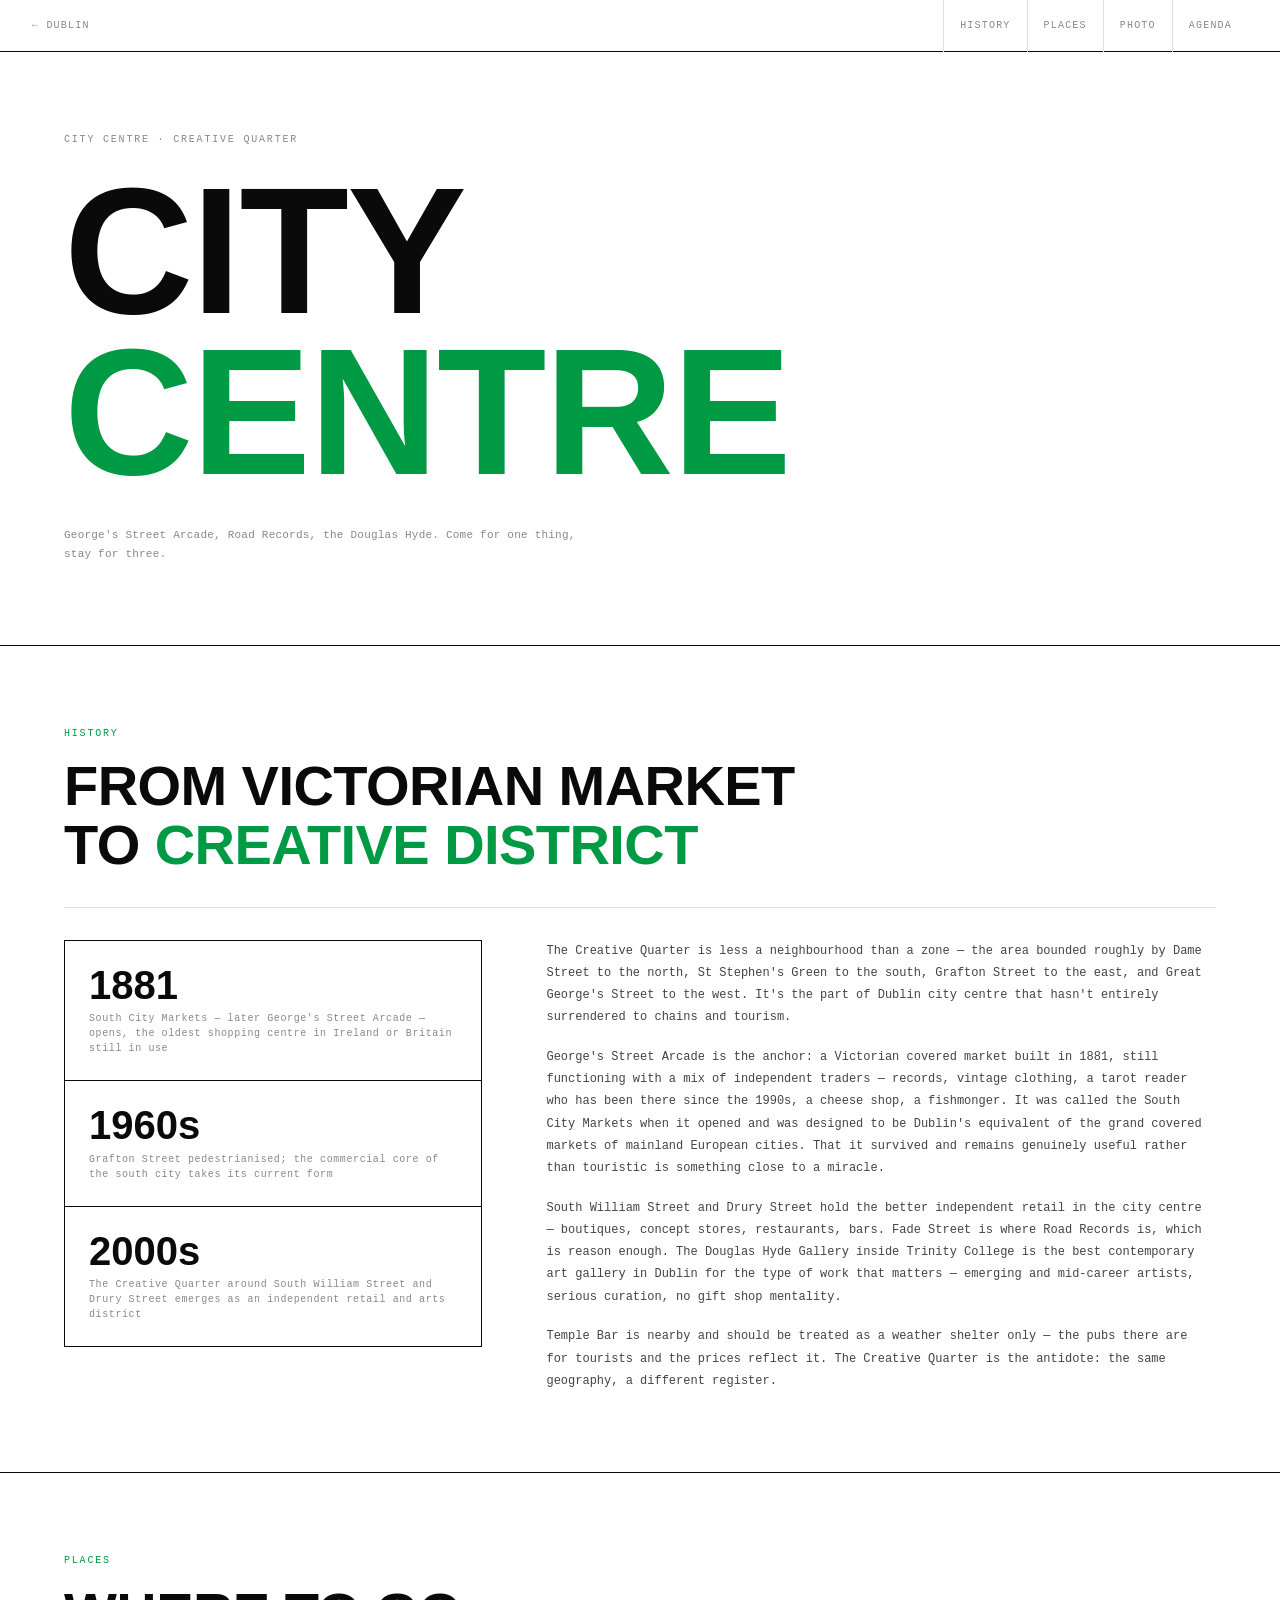
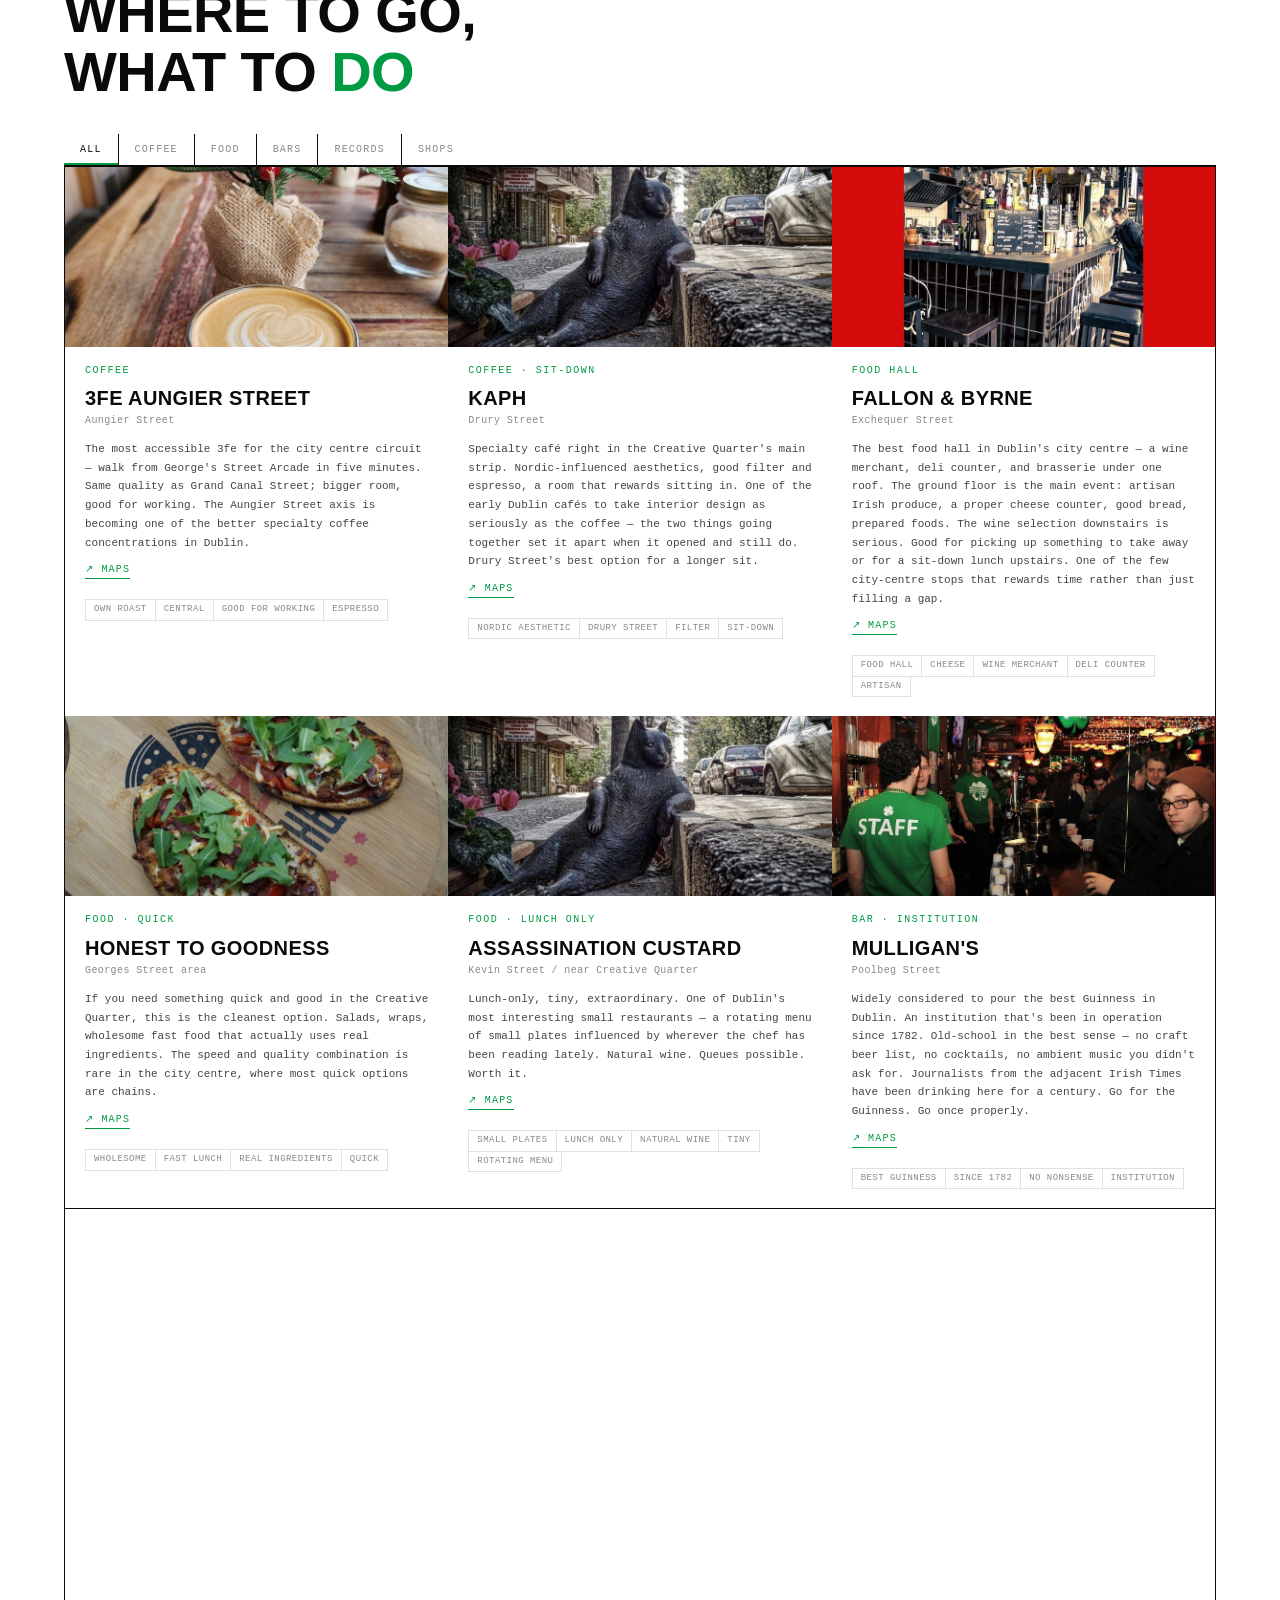
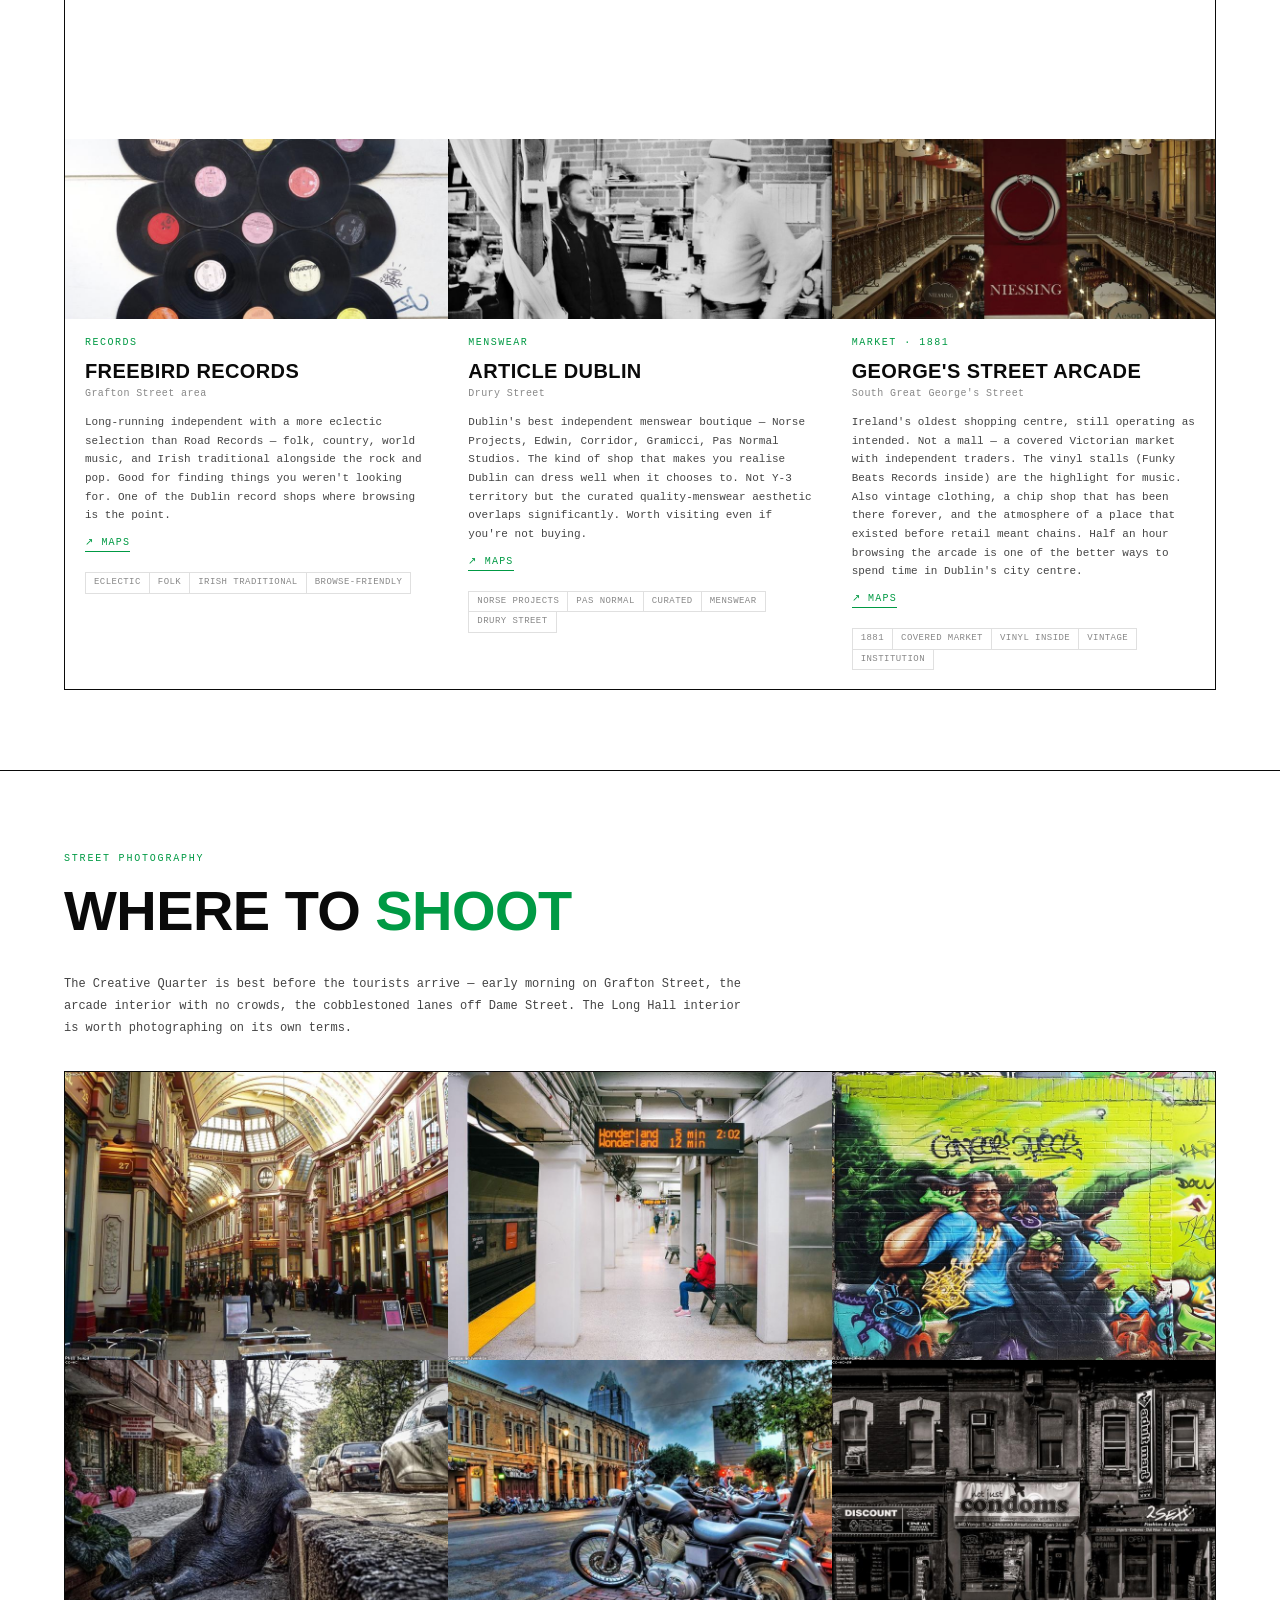
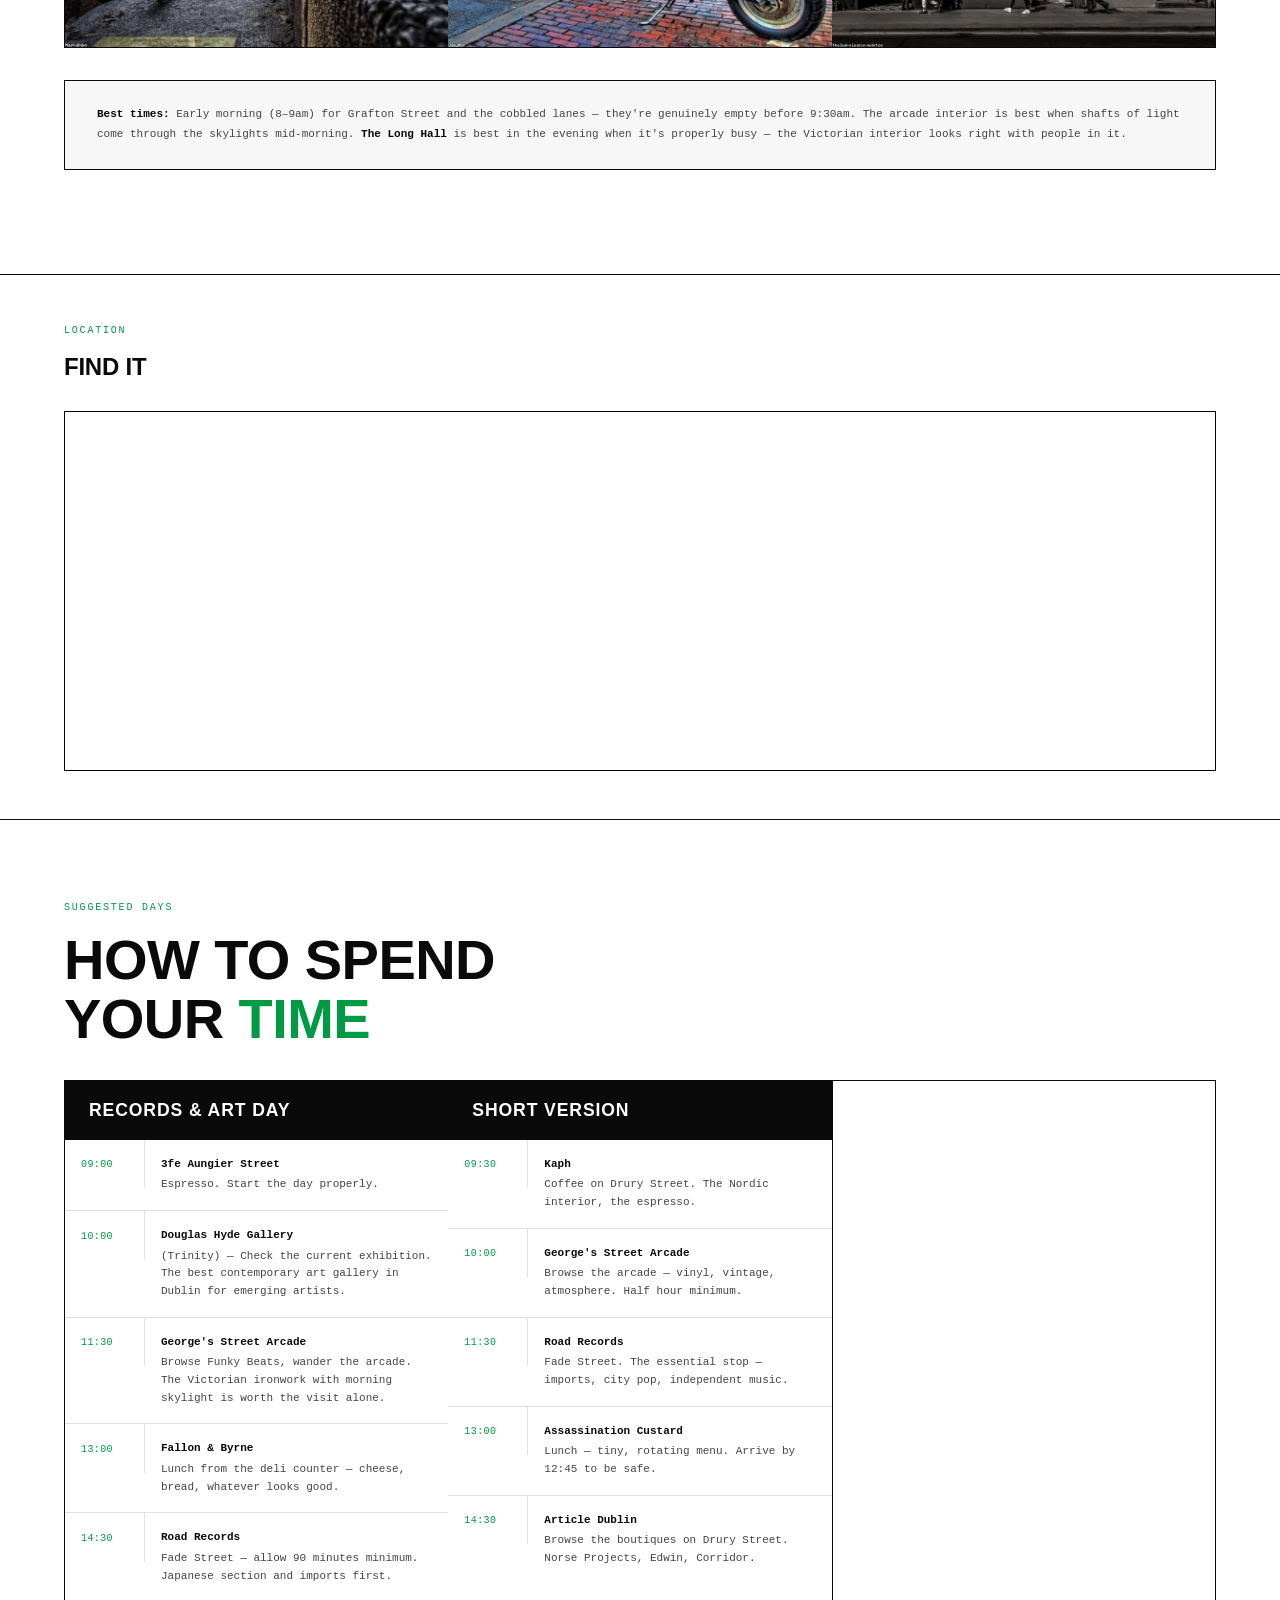
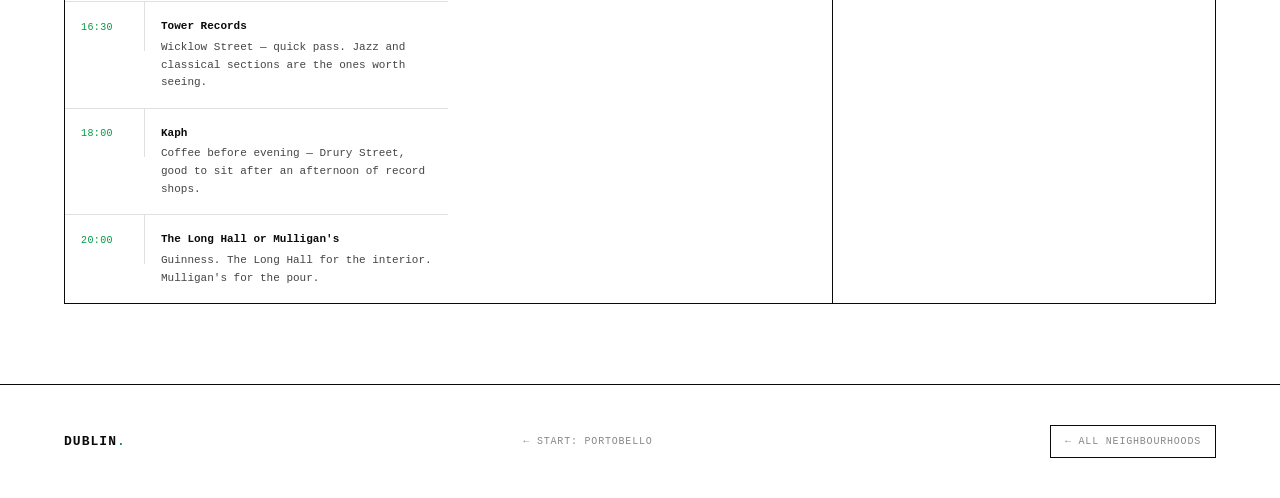
==== commit 70f13e61: "Apply TE aesthetic: system fonts, remove Google Fonts, clean card hover" ====
--- a/city-centre.html
+++ b/city-centre.html
@@ -5,9 +5,6 @@
   <meta name="viewport" content="width=device-width, initial-scale=1.0" />
   <title>Creative Quarter — Dublin Guide</title>
   <meta name="description" content="The complete guide to Dublin's Creative Quarter: Road Records, George's Street Arcade, The Long Hall, Mulligan's, and the best record shops in Ireland." />
-  <link rel="preconnect" href="https://fonts.googleapis.com">
-  <link rel="preconnect" href="https://fonts.gstatic.com" crossorigin>
-  <link href="https://fonts.googleapis.com/css2?family=Space+Mono:wght@400;700&family=Barlow+Condensed:wght@700&display=swap" rel="stylesheet">
   <link rel="stylesheet" href="./style.css" />
 </head>
 <body>
--- a/style.css
+++ b/style.css
@@ -1,5 +1,3 @@
-@import url('https://fonts.googleapis.com/css2?family=Space+Mono:ital,wght@0,400;0,700;1,400&family=Barlow+Condensed:wght@700&display=swap');
-
 *, *::before, *::after { box-sizing: border-box; margin: 0; padding: 0; }
 
 :root {
@@ -18,9 +16,9 @@
 body {
   background: var(--bg);
   color: var(--text);
-  font-family: 'Space Mono', monospace;
-  font-size: 13px;
-  line-height: 1.6;
+  font-family: 'Courier New', Courier, monospace;
+  font-size: 12px;
+  line-height: 1.5;
   -webkit-font-smoothing: antialiased;
 }
 
@@ -45,7 +43,7 @@
 nav.scrolled { background: #ffffff; }
 
 .nav-logo {
-  font-family: 'Space Mono', monospace;
+  font-family: 'Courier New', Courier, monospace;
   font-size: 13px;
   font-weight: 700;
   color: var(--text);
@@ -62,7 +60,7 @@
   list-style: none;
 }
 .nav-links a {
-  font-family: 'Space Mono', monospace;
+  font-family: 'Courier New', Courier, monospace;
   font-size: 10px;
   letter-spacing: 0.12em;
   text-transform: uppercase;
@@ -77,7 +75,7 @@
 .nav-links a.active { color: var(--text); }
 
 .nav-back {
-  font-family: 'Space Mono', monospace;
+  font-family: 'Courier New', Courier, monospace;
   font-size: 10px;
   letter-spacing: 0.12em;
   text-transform: uppercase;
@@ -99,7 +97,7 @@
 .hero-content { position: static; max-width: none; }
 
 .hero-overline {
-  font-family: 'Space Mono', monospace;
+  font-family: 'Courier New', Courier, monospace;
   font-size: 10px;
   letter-spacing: 0.18em;
   text-transform: uppercase;
@@ -109,7 +107,7 @@
 .hero-overline::before { display: none; }
 
 .hero h1 {
-  font-family: 'Barlow Condensed', sans-serif;
+  font-family: 'Helvetica Neue', Helvetica, Arial, sans-serif;
   font-size: clamp(4.5rem, 14vw, 13rem);
   font-weight: 700;
   line-height: 0.9;
@@ -124,7 +122,7 @@
 }
 
 .hero-tagline {
-  font-family: 'Space Mono', monospace;
+  font-family: 'Courier New', Courier, monospace;
   font-size: 11px;
   color: var(--text-muted);
   max-width: 540px;
@@ -139,7 +137,7 @@
 .full-width-section { padding: 5rem 4rem; }
 
 .section-label {
-  font-family: 'Space Mono', monospace;
+  font-family: 'Courier New', Courier, monospace;
   font-size: 10px;
   letter-spacing: 0.18em;
   text-transform: uppercase;
@@ -149,7 +147,7 @@
 .section-label::before { display: none; }
 
 .section-title {
-  font-family: 'Barlow Condensed', sans-serif;
+  font-family: 'Helvetica Neue', Helvetica, Arial, sans-serif;
   font-size: clamp(2rem, 5vw, 3.5rem);
   font-weight: 700;
   letter-spacing: -0.01em;
@@ -164,13 +162,13 @@
 }
 
 .section-body {
-  font-family: 'Space Mono', monospace;
+  font-family: 'Courier New', Courier, monospace;
   font-size: 12px;
   line-height: 1.85;
   color: var(--text-dim);
   max-width: 680px;
 }
-.section-body p { font-family: 'Space Mono', monospace; font-size: 12px; line-height: 1.85; color: var(--text-dim); }
+.section-body p { font-family: 'Courier New', Courier, monospace; font-size: 12px; line-height: 1.85; color: var(--text-dim); }
 .section-body p + p { margin-top: 1.1rem; }
 
 /* ── DIVIDER ── */
@@ -200,7 +198,7 @@
   margin-bottom: -1px;
 }
 .stat-number {
-  font-family: 'Barlow Condensed', sans-serif;
+  font-family: 'Helvetica Neue', Helvetica, Arial, sans-serif;
   font-size: 2.5rem;
   font-weight: 700;
   color: var(--text);
@@ -208,7 +206,7 @@
   margin-bottom: 0.4rem;
 }
 .stat-label {
-  font-family: 'Space Mono', monospace;
+  font-family: 'Courier New', Courier, monospace;
   font-size: 10px;
   letter-spacing: 0.06em;
   color: var(--text-muted);
@@ -228,7 +226,7 @@
   background: none;
   border: none;
   border-right: 1px solid var(--border);
-  font-family: 'Space Mono', monospace;
+  font-family: 'Courier New', Courier, monospace;
   font-size: 10px;
   letter-spacing: 0.12em;
   text-transform: uppercase;
@@ -261,18 +259,7 @@
   overflow: hidden;
   transition: background 0.15s;
 }
-.place-card::before {
-  content: '';
-  position: absolute;
-  top: 0;
-  left: 0;
-  width: 4px;
-  height: 0;
-  background: var(--accent);
-  transition: height 0.2s;
-}
-.place-card:hover::before { height: 100%; }
-.place-card:hover { background: #fafafa; }
+.place-card:hover { background: #f5f5f5; }
 .place-card.hidden { display: none; }
 
 .place-img {
@@ -295,7 +282,7 @@
 }
 
 .place-category {
-  font-family: 'Space Mono', monospace;
+  font-family: 'Courier New', Courier, monospace;
   font-size: 10px;
   letter-spacing: 0.15em;
   text-transform: uppercase;
@@ -303,7 +290,7 @@
   margin-bottom: 0.6rem;
 }
 .place-name {
-  font-family: 'Barlow Condensed', sans-serif;
+  font-family: 'Helvetica Neue', Helvetica, Arial, sans-serif;
   font-size: 20px;
   font-weight: 700;
   text-transform: uppercase;
@@ -313,14 +300,14 @@
   letter-spacing: 0.02em;
 }
 .place-address {
-  font-family: 'Space Mono', monospace;
+  font-family: 'Courier New', Courier, monospace;
   font-size: 10px;
   color: var(--text-muted);
   margin-bottom: 0.75rem;
   letter-spacing: 0.04em;
 }
 .place-desc {
-  font-family: 'Space Mono', monospace;
+  font-family: 'Courier New', Courier, monospace;
   font-size: 11px;
   color: var(--text-dim);
   line-height: 1.7;
@@ -328,7 +315,7 @@
 }
 .maps-link {
   display: inline-block;
-  font-family: 'Space Mono', monospace;
+  font-family: 'Courier New', Courier, monospace;
   font-size: 10px;
   letter-spacing: 0.12em;
   text-transform: uppercase;
@@ -348,7 +335,7 @@
   margin-top: 8px;
 }
 .place-tag {
-  font-family: 'Space Mono', monospace;
+  font-family: 'Courier New', Courier, monospace;
   font-size: 9px;
   padding: 3px 8px;
   border: 1px solid var(--border-light);
@@ -373,7 +360,7 @@
 }
 .ranking-header > div {
   padding: 10px 16px;
-  font-family: 'Space Mono', monospace;
+  font-family: 'Courier New', Courier, monospace;
   font-size: 10px;
   letter-spacing: 0.15em;
   text-transform: uppercase;
@@ -389,7 +376,7 @@
 .ranking-row:last-child { border-bottom: none; }
 .ranking-row > div {
   padding: 14px 16px;
-  font-family: 'Space Mono', monospace;
+  font-family: 'Courier New', Courier, monospace;
   font-size: 11px;
   border-right: 1px solid var(--border-light);
   line-height: 1.5;
@@ -398,7 +385,7 @@
 .ranking-row > div:last-child { border-right: none; }
 
 .ranking-rank {
-  font-family: 'Barlow Condensed', sans-serif !important;
+  font-family: 'Helvetica Neue', Helvetica, Arial, sans-serif !important;
   font-size: 22px !important;
   font-weight: 700;
   color: var(--text-muted) !important;
@@ -406,7 +393,7 @@
   align-items: center;
 }
 .ranking-name {
-  font-family: 'Barlow Condensed', sans-serif !important;
+  font-family: 'Helvetica Neue', Helvetica, Arial, sans-serif !important;
   font-size: 15px !important;
   font-weight: 700;
   text-transform: uppercase;
@@ -468,18 +455,7 @@
   background: #fff;
   transition: background 0.15s;
 }
-.neighborhood-card:hover { background: #fafafa; color: var(--text); }
-.neighborhood-card::before {
-  content: '';
-  position: absolute;
-  top: 0;
-  left: 0;
-  width: 4px;
-  height: 0;
-  background: var(--accent);
-  transition: height 0.2s;
-}
-.neighborhood-card:hover::before { height: 100%; }
+.neighborhood-card:hover { background: #f5f5f5; color: var(--text); }
 
 .neighborhood-card-bg,
 .neighborhood-card-overlay { display: none; }
@@ -490,7 +466,7 @@
   background: none;
 }
 .neighborhood-card-label {
-  font-family: 'Space Mono', monospace;
+  font-family: 'Courier New', Courier, monospace;
   font-size: 10px;
   letter-spacing: 0.15em;
   text-transform: uppercase;
@@ -498,7 +474,7 @@
   margin-bottom: 0.5rem;
 }
 .neighborhood-card-name {
-  font-family: 'Barlow Condensed', sans-serif;
+  font-family: 'Helvetica Neue', Helvetica, Arial, sans-serif;
   font-size: 2rem;
   font-weight: 700;
   text-transform: uppercase;
@@ -508,7 +484,7 @@
   letter-spacing: 0.01em;
 }
 .neighborhood-card-tagline {
-  font-family: 'Space Mono', monospace;
+  font-family: 'Courier New', Courier, monospace;
   font-size: 11px;
   color: var(--text-dim);
   line-height: 1.65;
@@ -559,7 +535,7 @@
   right: 0;
   padding: 0.6rem 0.75rem;
   background: rgba(255,255,255,0.93);
-  font-family: 'Space Mono', monospace;
+  font-family: 'Courier New', Courier, monospace;
   font-size: 10px;
   letter-spacing: 0.08em;
   text-transform: uppercase;
@@ -599,7 +575,7 @@
   padding: 1rem 1.5rem;
   background: var(--text);
   color: #ffffff;
-  font-family: 'Barlow Condensed', sans-serif;
+  font-family: 'Helvetica Neue', Helvetica, Arial, sans-serif;
   font-size: 1.1rem;
   font-weight: 700;
   text-transform: uppercase;
@@ -616,7 +592,7 @@
 }
 .agenda-item:last-child { border-bottom: none; }
 .agenda-time {
-  font-family: 'Space Mono', monospace;
+  font-family: 'Courier New', Courier, monospace;
   font-size: 10px;
   letter-spacing: 0.04em;
   color: var(--accent);
@@ -628,7 +604,7 @@
   padding-top: 1.1rem;
 }
 .agenda-activity {
-  font-family: 'Space Mono', monospace;
+  font-family: 'Courier New', Courier, monospace;
   font-size: 11px;
   color: var(--text-dim);
   line-height: 1.6;
@@ -640,7 +616,7 @@
   font-weight: 700;
   margin-bottom: 0.2rem;
   font-size: 11px;
-  font-family: 'Space Mono', monospace;
+  font-family: 'Courier New', Courier, monospace;
 }
 
 /* ── MAP ── */
@@ -660,12 +636,11 @@
 .intro-card {
   background: #f7f7f7;
   border: 1px solid var(--border);
-  border-left: 4px solid var(--accent);
   padding: 1.5rem 2rem;
   margin-bottom: 1.5rem;
 }
 .intro-card p {
-  font-family: 'Space Mono', monospace;
+  font-family: 'Courier New', Courier, monospace;
   font-size: 11px;
   line-height: 1.8;
   color: var(--text-dim);
@@ -689,7 +664,7 @@
 }
 .essential-icon { font-size: 1rem; margin-bottom: 0.4rem; }
 .essential-label {
-  font-family: 'Space Mono', monospace;
+  font-family: 'Courier New', Courier, monospace;
   font-size: 9px;
   letter-spacing: 0.12em;
   text-transform: uppercase;
@@ -697,7 +672,7 @@
   margin-bottom: 0.25rem;
 }
 .essential-value {
-  font-family: 'Space Mono', monospace;
+  font-family: 'Courier New', Courier, monospace;
   font-size: 11px;
   color: var(--text);
 }
@@ -714,7 +689,7 @@
   background: #fff;
 }
 .footer-logo {
-  font-family: 'Space Mono', monospace;
+  font-family: 'Courier New', Courier, monospace;
   font-size: 13px;
   font-weight: 700;
   text-transform: uppercase;
@@ -723,7 +698,7 @@
 }
 .footer-logo span { color: var(--accent); }
 .footer-note {
-  font-family: 'Space Mono', monospace;
+  font-family: 'Courier New', Courier, monospace;
   font-size: 10px;
   color: var(--text-muted);
 }
@@ -734,7 +709,7 @@
   border: 1px solid var(--border);
 }
 .footer-links li a {
-  font-family: 'Space Mono', monospace;
+  font-family: 'Courier New', Courier, monospace;
   font-size: 10px;
   color: var(--text-muted);
   letter-spacing: 0.08em;
@@ -764,7 +739,7 @@
   color: #ffffff;
   cursor: pointer;
   font-size: 1rem;
-  font-family: 'Space Mono', monospace;
+  font-family: 'Courier New', Courier, monospace;
   opacity: 0;
   transform: translateY(8px);
   transition: all 0.2s;
@@ -777,11 +752,10 @@
 .base-card {
   background: #f7f7f7;
   border: 1px solid var(--border);
-  border-left: 4px solid var(--accent);
   padding: 1.5rem 2rem;
 }
 .base-card-label {
-  font-family: 'Space Mono', monospace;
+  font-family: 'Courier New', Courier, monospace;
   font-size: 10px;
   font-weight: 700;
   letter-spacing: 0.15em;
@@ -790,7 +764,7 @@
   margin-bottom: 0.75rem;
 }
 .base-card p {
-  font-family: 'Space Mono', monospace;
+  font-family: 'Courier New', Courier, monospace;
   font-size: 11px;
   color: var(--text-dim);
   line-height: 1.7;
@@ -811,7 +785,7 @@
   margin-top: 2rem;
 }
 .munich-fact {
-  font-family: 'Space Mono', monospace;
+  font-family: 'Courier New', Courier, monospace;
   font-size: 10px;
   color: var(--text-muted);
   border-top: 1px solid var(--border-light);
